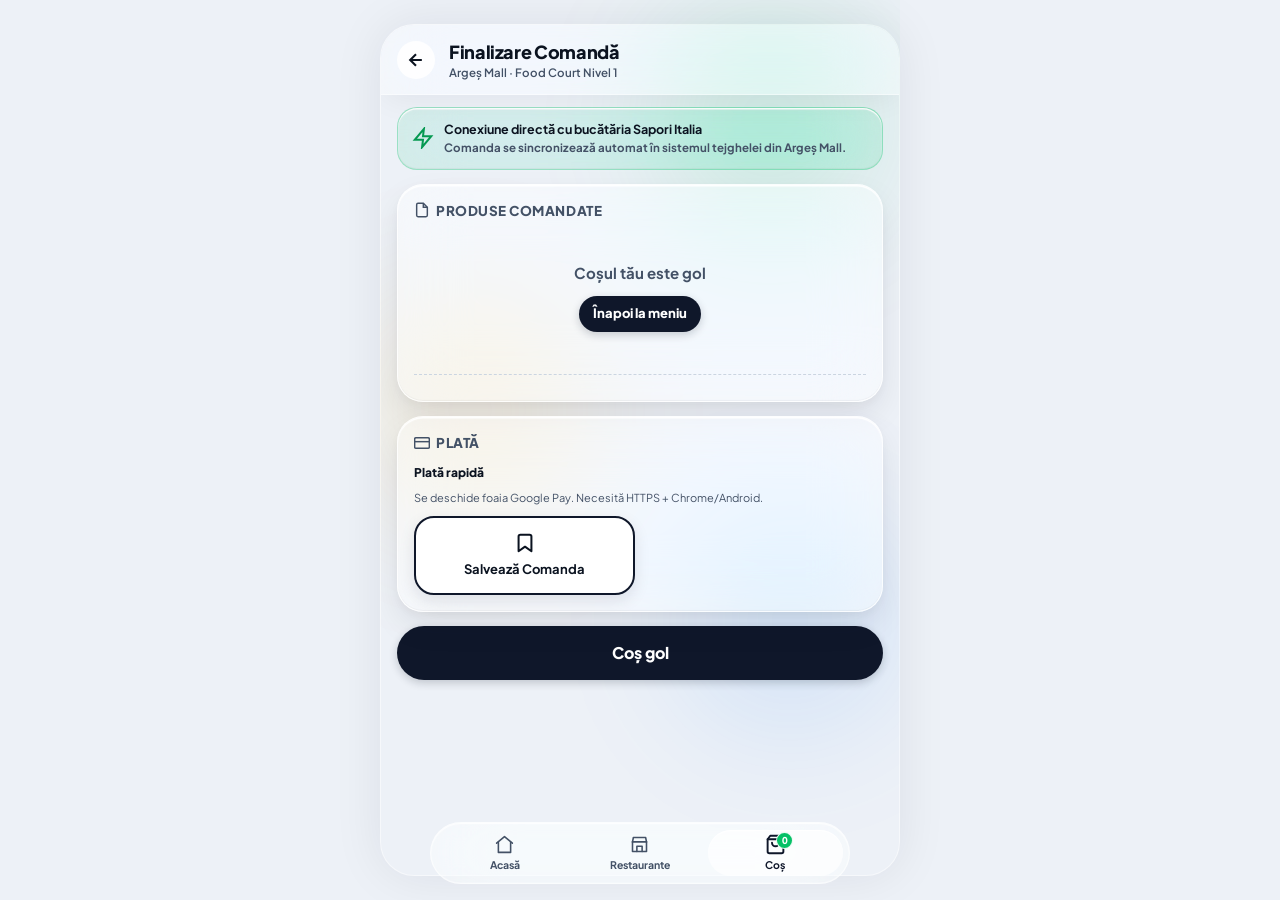
==== checkout.html @ bc944d21 "asd" ====
<!doctype html>
<html lang="ro">
<head>
<meta charset="utf-8" />
<meta name="viewport" content="width=device-width, initial-scale=1, viewport-fit=cover" />
<meta name="theme-color" content="#F4F6F9" />
<link rel="icon" href="assets/logo.svg" type="image/svg+xml" />
<title>Finalizare Comandă — Muncho Food Court</title>
<link rel="preconnect" href="https://fonts.googleapis.com" />
<link rel="preconnect" href="https://fonts.gstatic.com" crossorigin />
<link href="https://fonts.googleapis.com/css2?family=Plus+Jakarta+Sans:wght@400;500;600;700;800&display=swap" rel="stylesheet" />
<link rel="stylesheet" href="css/main.css?v=16" />
</head>
<body data-page="checkout">
<div class="wrap">
  <!-- Ambient Dynamic Aurora Glowing Orbs for Liquid Glass Refraction -->
  <div class="ambient-aurora" aria-hidden="true">
    <div class="aurora-blob aurora-1"></div>
    <div class="aurora-blob aurora-2"></div>
    <div class="aurora-blob aurora-3"></div>
  </div>

  <!-- Liquid Glass Header -->
  <header class="glass-header" style="display:flex;align-items:center;gap:14px;">
    <a href="index.html" class="ios-add-btn" style="width:38px;height:38px;padding:0;justify-content:center;background:rgba(255,255,255,0.85);color:var(--text-main);box-shadow:var(--shadow-glass);" aria-label="Înapoi">
      <svg viewBox="0 0 24 24" width="20" height="20" fill="none" stroke="currentColor" stroke-width="2.5"><path d="M19 12H5M12 19l-7-7 7-7"/></svg>
    </a>
    <div>
      <h2 style="font-size:18px;font-weight:800;letter-spacing:-0.02em;">Finalizare Comandă</h2>
      <p style="font-size:11.5px;color:var(--text-sub);font-weight:600;">Argeș Mall · Food Court Nivel 1</p>
    </div>
  </header>

  <main style="padding-bottom: 120px;">
    <!-- Active Order Form -->
    <div id="checkoutForm">
      <!-- Direct Kitchen Bridge Notification -->
      <div class="sapori-direct-banner" id="directKitchenBanner">
        <svg viewBox="0 0 24 24" width="22" height="22" fill="none" stroke="currentColor" stroke-width="2.2">
          <polygon points="13 2 3 14 12 14 11 22 21 10 12 10 13 2"/>
        </svg>
        <div>
          <strong>Conexiune directă cu bucătăria Sapori Italia</strong>
          <p style="font-size:11.5px;color:var(--text-sub);margin-top:2px;">Comanda se sincronizează automat în sistemul tejghelei din Argeș Mall.</p>
        </div>
      </div>

      <!-- Order Summary Card -->
      <section class="checkout-glass-card" aria-label="Produse în coș">
        <div class="checkout-card-head">
          <svg viewBox="0 0 24 24" width="16" height="16" fill="none" stroke="currentColor" stroke-width="2.2"><path d="M14 2H6a2 2 0 0 0-2 2v16a2 2 0 0 0 2 2h12a2 2 0 0 0 2-2V8z"/><polyline points="14 2 14 8 20 8"/></svg>
          Produse Comandate
        </div>
        <div id="checkoutItemsList"></div>
        <div id="checkoutTotalsBox" style="margin-top:12px;padding-top:10px;border-top:1px dashed #CBD5E1;"></div>
      </section>

      <!-- Payment Method Selection -->
      <section class="checkout-glass-card" aria-label="Modalitate de plată">
        <div class="checkout-card-head">
          <svg viewBox="0 0 24 24" width="16" height="16" fill="none" stroke="currentColor" stroke-width="2.2"><rect x="1" y="4" width="22" height="16" rx="2" ry="2"/><line x1="1" y1="10" x2="23" y2="10"/></svg>
          Plată
        </div>

        <!-- Real wallet payments (pure frontend, no backend).
             Both buttons are ALWAYS visible; each opens the genuine sheet
             when the device allows it, otherwise it explains why. -->
        <div style="font-size:12px;font-weight:800;margin-bottom:8px;">Plată rapidă</div>
        <div id="googlePayBox" style="margin-bottom:10px;">
          <div id="googlePayMount"></div>
          <button type="button" id="googlePayFallbackBtn" style="display:none;align-items:center;justify-content:center;gap:8px;width:100%;height:48px;border-radius:12px;background:#FFFFFF;color:#3C4043;font-size:17px;font-weight:600;border:1px solid #DADCE0;" aria-label="Plătește cu Google Pay">
            <svg viewBox="0 0 48 48" width="22" height="22"><path fill="#EA4335" d="M24 9.5c3.54 0 6.71 1.22 9.21 3.6l6.85-6.85C35.9 2.38 30.47 0 24 0 14.62 0 6.51 5.38 2.56 13.22l7.98 6.19C12.43 13.72 17.74 9.5 24 9.5z"/><path fill="#4285F4" d="M46.98 24.55c0-1.57-.15-3.09-.38-4.55H24v9.02h12.94c-.58 2.96-2.26 5.48-4.78 7.18l7.73 6c4.51-4.18 7.09-10.36 7.09-17.65z"/><path fill="#FBBC05" d="M10.53 28.59c-.48-1.45-.76-2.99-.76-4.59s.27-3.14.76-4.59l-7.98-6.19C.92 16.46 0 20.12 0 24c0 3.88.92 7.54 2.56 10.78l7.97-6.19z"/><path fill="#34A853" d="M24 48c6.48 0 11.93-2.13 15.89-5.81l-7.73-6c-2.15 1.45-4.92 2.3-8.16 2.3-6.26 0-11.57-4.22-13.47-9.91l-7.98 6.19C6.51 42.62 14.62 48 24 48z"/></svg>
            <span>Pay</span>
          </button>
          <p style="font-size:11px;color:var(--text-sub);margin-top:6px;">Se deschide foaia Google Pay. Necesită HTTPS + Chrome/Android.</p>
        </div>
        <button type="button" id="applePayBtn" style="display:flex;align-items:center;justify-content:center;gap:6px;width:100%;height:48px;border-radius:12px;background:#000;color:#fff;font-size:17px;font-weight:600;border:none;margin-bottom:12px;" aria-label="Plătește cu Apple Pay">
          <svg viewBox="0 0 170 170" width="20" height="20" fill="currentColor"><path d="M150.37 130.25c-2.45 5.66-5.35 10.87-8.71 15.66-4.58 6.53-8.33 11.05-11.22 13.56-4.48 4.12-9.28 6.23-14.42 6.35-3.69 0-8.14-1.05-13.32-3.18-5.19-2.12-9.97-3.17-14.34-3.17-4.58 0-9.49 1.05-14.75 3.17-5.26 2.13-9.5 3.24-12.74 3.35-4.35.13-9.16-1.9-14.42-6.08-3.7-3.04-7.66-7.85-11.87-14.42-6.19-9.58-11.05-20.73-14.59-33.45-3.53-12.72-5.3-24.62-5.3-35.7 0-14.9 3.53-27.18 10.59-36.85 7.06-9.67 15.86-14.63 26.41-14.88 5.12 0 10.4 1.34 15.84 4.02 5.44 2.68 9.27 4.08 11.48 4.2 1.8 0 5.8-1.5 12-4.5 6.21-3.01 11.66-4.43 16.36-4.26 12.4.67 22.38 5.14 29.93 13.41-10.88 6.59-16.2 15.65-15.96 27.18.24 9.15 3.73 16.87 10.47 23.16 6.74 6.29 14.75 9.77 24.03 10.45-2.22 6.86-4.8 13.8-7.74 20.82zM119.22 31.84c0-7.18 2.6-13.85 7.8-20.01 5.2-6.16 11.66-9.96 19.38-11.41.24 1.08.36 2.05.36 2.9 0 7.06-2.73 13.79-8.19 20.19-5.46 6.4-12.02 10.15-19.68 11.25-.12-.96-.2-1.93-.2-2.92z"/></svg>
          <span>Pay</span>
        </button>

        <div id="payErrorBox" hidden role="alert" style="font-size:12.5px;font-weight:600;color:#B42318;background:#FEF3F2;border:1px solid #FECDCA;border-radius:12px;padding:10px 12px;margin-bottom:10px;"></div>

        <div class="pay-grid-ios" id="paymentOptionsGrid" role="radiogroup">
          <button type="button" class="pay-option-btn active" data-method="SAVE" role="radio" aria-checked="true">
            <svg viewBox="0 0 24 24" width="22" height="22" fill="none" stroke="currentColor" stroke-width="2.2" stroke-linecap="round" stroke-linejoin="round"><path d="M19 21l-7-5-7 5V5a2 2 0 0 1 2-2h10a2 2 0 0 1 2 2z"/></svg>
            <span>Salvează Comanda</span>
          </button>
        </div>
      </section>

      <!-- Submit Order Action Button -->
      <button type="button" class="ios-add-btn" id="btnSubmitOrder" style="width:calc(100% - 32px);margin:0 16px 20px;height:54px;font-size:16px;justify-content:center;">
        Plată la tejghea
      </button>
    </div>

    <!-- Live Order Tracking Confirmation (Post-Order) -->
    <div id="orderSuccessScreen" hidden>
      <div class="checkout-glass-card" style="text-align:center;padding:26px 18px;">
        <div style="width:68px;height:68px;border-radius:50%;background:rgba(6,193,103,0.15);color:var(--uber-green);display:grid;place-items:center;margin:0 auto 16px;">
          <svg viewBox="0 0 24 24" width="36" height="36" fill="none" stroke="currentColor" stroke-width="3" stroke-linecap="round" stroke-linejoin="round">
            <path d="M20 6L9 17l-5-5"/>
          </svg>
        </div>
        <span style="font-size:12px;font-weight:800;color:var(--uber-green-dark);letter-spacing:0.06em;text-transform:uppercase;">Comandă salvată!</span>
        <div id="finalOrderCode" style="font-size:38px;font-weight:800;letter-spacing:-0.02em;margin:4px 0;">#M-100</div>
        <p style="font-size:13.5px;color:var(--text-sub);margin-bottom:18px;">Scanează codul la casă — se deschide sumarul comenzii pentru plată.</p>

        <!-- Pickup QR: cashier scans it to open the order summary -->
        <div id="orderQrBox" style="display:inline-block;background:#fff;border:1px solid var(--glass-border);border-radius:16px;padding:12px;margin-bottom:6px;"></div>
        <div style="font-size:11px;color:var(--text-muted);font-weight:600;margin-bottom:18px;">Arată codul la casa din <strong>Argeș Mall Food Court</strong></div>

        <!-- Saved order summary -->
        <div id="successOrderSummary" style="text-align:left;margin-bottom:20px;"></div>

        <!-- Restaurant dispatch status (ntfy push + webhook) -->
        <div id="dispatchStatusBox" style="background:rgba(244,246,249,0.8);border:1px solid var(--glass-border);border-radius:var(--r-md);padding:12px 14px;text-align:left;margin-bottom:20px;font-size:12.5px;">
          <div id="dispatchStatusText" style="color:var(--text-sub);">Se trimite tichetul la bucătărie…</div>
        </div>

        <!-- Direct Sapori System Connection Box -->
        <div style="background:rgba(6,193,103,0.08);border:1px solid rgba(6,193,103,0.25);border-radius:var(--r-md);padding:14px;text-align:left;margin-bottom:20px;">
          <div style="display:flex;align-items:center;gap:6px;font-size:12px;font-weight:800;color:var(--uber-green-dark);margin-bottom:6px;">
            <svg viewBox="0 0 24 24" width="16" height="16" fill="none" stroke="currentColor" stroke-width="2.2"><polygon points="13 2 3 14 12 14 11 22 21 10 12 10 13 2"/></svg>
            Sincronizat cu sistemul Pizzeria Sapori
          </div>
          <div style="font-size:12px;color:var(--text-sub);">
            ID Cart Sistem: <code id="saporiCartIdRef" style="font-weight:700;color:var(--text-main);">-</code>
          </div>
          <div style="display:flex;gap:8px;margin-top:10px;">
            <button type="button" class="ios-add-btn" id="btnSendWhatsAppTicket" style="flex:1;background:#25D366;color:#FFFFFF;height:38px;font-size:12px;justify-content:center;">
              Trimite tichet WhatsApp
            </button>
            <button type="button" class="ios-add-btn" id="btnCallSaporiCounter" style="flex:1;background:var(--brand-black);height:38px;font-size:12px;justify-content:center;">
              Sună tejgheaua
            </button>
          </div>
        </div>

        <!-- 3-Step Live Timeline -->
        <div style="display:flex;justify-content:space-between;margin:20px 8px;font-size:11px;font-weight:700;color:var(--text-sub);">
          <div style="text-align:center;"><div style="width:28px;height:28px;border-radius:50%;background:var(--uber-green);color:#fff;display:grid;place-items:center;margin:0 auto 4px;">✓</div>Comandă primită</div>
          <div style="text-align:center;"><div style="width:28px;height:28px;border-radius:50%;background:var(--glovo-yellow);color:#000;display:grid;place-items:center;margin:0 auto 4px;">2</div>În bucătărie</div>
          <div style="text-align:center;"><div style="width:28px;height:28px;border-radius:50%;background:#E2E8F0;display:grid;place-items:center;margin:0 auto 4px;">3</div>Gata de ridicare</div>
        </div>

        <button type="button" class="ios-add-btn" id="btnBackHome" style="width:100%;height:48px;margin-top:16px;justify-content:center;">
          Înapoi la meniu
        </button>
      </div>
    </div>
  </main>

  <!-- Detached Floating Pill Navigation Bar -->
  <nav class="floating-pill-navbar" id="floatingPillNav" aria-label="Navigare principală">
    <a class="nav-island-tab" href="index.html">
      <svg viewBox="0 0 24 24" fill="none" stroke="currentColor" stroke-linecap="round" stroke-linejoin="round"><path d="M3 10.5 12 3l9 7.5"/><path d="M5 9.5V21h14V9.5"/></svg>
      <span>Acasă</span>
    </a>
    <a class="nav-island-tab" href="index.html">
      <svg viewBox="0 0 24 24" fill="none" stroke="currentColor" stroke-linecap="round" stroke-linejoin="round"><path d="M4 9l1-5h14l1 5"/><path d="M4 9v11h16V9"/><path d="M4 9h16"/><path d="M9 20v-6h6v6"/></svg>
      <span>Restaurante</span>
    </a>
    <a class="nav-island-tab active" href="checkout.html" aria-current="page">
      <svg viewBox="0 0 24 24" fill="none" stroke="currentColor" stroke-linecap="round" stroke-linejoin="round"><path d="M6 2 3 6v14a2 2 0 0 0 2 2h14a2 2 0 0 0 2-2V6l-3-4z"/><line x1="3" y1="6" x2="21" y2="6"/><path d="M16 10a4 4 0 0 1-8 0"/></svg>
      <span>Coș</span>
      <span class="nav-bubble-badge num" id="cartCountBadge" hidden>0</span>
    </a>
  </nav>

  <!-- iOS App Toast -->
  <div class="ios-toast" id="iosToast" role="status" aria-live="polite"></div>
</div>

<script src="js/menu.generated.js?v=3"></script>
<script src="js/config.js?v=1"></script>
<script src="js/data.js?v=4"></script>
<script src="js/sapori-bridge.js?v=1"></script>
<script src="js/qrcode.min.js?v=1"></script>
<script src="js/payment.js?v=4"></script>
<script src="js/dispatch.js?v=1"></script>
<script src="js/app.js?v=18"></script>
</body>
</html>
---- css/main.css ----
/* ==========================================================================
   Muncho — Authentic iOS Dynamic Liquid Glassmorphism & Fluid Mobile UI
   Argeș Mall Food Court (Pitești, Nivel 1)
   ========================================================================== */

@import url('https://fonts.googleapis.com/css2?family=Plus+Jakarta+Sans:wght@400;500;600;700;800&display=swap');

*, *::before, *::after {
  box-sizing: border-box;
  margin: 0;
  padding: 0;
  -webkit-tap-highlight-color: transparent;
}

:root {
  /* Dynamic True Liquid Glass Tokens (Layered Refraction, Specular, Saturation) */
  --liquid-glass-bg: rgba(255, 255, 255, 0.48);
  --liquid-glass-bg-hover: rgba(255, 255, 255, 0.65);
  --liquid-glass-pill: rgba(255, 255, 255, 0.58);
  --liquid-glass-border: rgba(255, 255, 255, 0.75);
  --liquid-glass-border-subtle: rgba(255, 255, 255, 0.45);
  --liquid-glass-specular: inset 0 1.5px 1px 0 rgba(255, 255, 255, 0.95), inset 0 -1px 1px 0 rgba(0, 0, 0, 0.04);
  --liquid-glass-blur: blur(32px) saturate(210%);
  --liquid-glass-shadow: 0 14px 34px -4px rgba(15, 23, 42, 0.1), 0 4px 12px rgba(15, 23, 42, 0.04);

  /* Colors */
  --app-bg: #EDF1F7;
  --text-main: #0B1320;
  --text-sub: #435166;
  --text-muted: #8E9BAE;

  /* Vibrant Accents */
  --uber-green: #06C167;
  --uber-green-dark: #059952;
  --uber-green-glow: rgba(6, 193, 103, 0.35);
  --glovo-yellow: #FFC244;
  --brand-black: #0F172A;
  --danger: #FF3B30;

  /* Radii */
  --r-xs: 8px;
  --r-sm: 14px;
  --r-md: 20px;
  --r-lg: 26px;
  --r-xl: 34px;
  --r-pill: 9999px;

  /* Apple iOS Native Fluid Spring & Cubic Bézier Physics */
  --ease-spring: cubic-bezier(0.25, 1, 0.5, 1);
  --ease-spring-snappy: cubic-bezier(0.32, 0.72, 0, 1);
  --ease-smooth: cubic-bezier(0.16, 1, 0.3, 1);
  --ease-ios-bounce: cubic-bezier(0.175, 0.885, 0.32, 1.15);
}

html {
  font-size: 16px;
  -webkit-text-size-adjust: 100%;
  scroll-behavior: smooth;
  background-color: #EDF1F7;
}

body {
  font-family: 'Plus Jakarta Sans', -apple-system, BlinkMacSystemFont, 'SF Pro Display', Roboto, sans-serif;
  color: var(--text-main);
  background-color: var(--app-bg);
  line-height: 1.45;
  -webkit-font-smoothing: antialiased;
  min-height: 100vh;
  overflow-x: hidden;
}

/* Ambient Animated Liquid Aurora Mesh Behind Glass */
.wrap {
  width: 100%;
  max-width: 520px;
  margin: 0 auto;
  min-height: 100vh;
  position: relative;
  overflow-x: hidden;
  background: #EDF1F7;
  box-shadow: 0 0 50px rgba(15, 23, 42, 0.08);
}

@media (min-width: 560px) {
  body {
    padding: 24px 0;
  }
  .wrap {
    border-radius: var(--r-xl);
    min-height: calc(100vh - 48px);
    border: 1px solid rgba(255, 255, 255, 0.5);
  }
}

/* Ambient Floating Glowing Orbs for dynamic liquid refraction */
.ambient-aurora {
  position: fixed;
  top: 0;
  left: 50%;
  transform: translateX(-50%);
  width: min(520px, 100vw);
  height: 100vh;
  pointer-events: none;
  z-index: 0;
  overflow: hidden;
  contain: strict;
}
.aurora-blob {
  position: absolute;
  border-radius: 50%;
  filter: blur(60px);
  opacity: 0.5;
  will-change: transform;
  transform: translate3d(0, 0, 0);
  animation: floatOrb 18s infinite alternate ease-in-out;
}
.aurora-1 {
  width: 320px;
  height: 320px;
  background: radial-gradient(circle, rgba(6, 193, 103, 0.45) 0%, rgba(6, 193, 103, 0) 70%);
  top: -40px;
  right: -30px;
}
.aurora-2 {
  width: 340px;
  height: 340px;
  background: radial-gradient(circle, rgba(255, 194, 68, 0.42) 0%, rgba(255, 194, 68, 0) 70%);
  top: 240px;
  left: -80px;
  animation-duration: 22s;
  animation-direction: alternate-reverse;
}
.aurora-3 {
  width: 320px;
  height: 320px;
  background: radial-gradient(circle, rgba(0, 122, 255, 0.35) 0%, rgba(0, 122, 255, 0) 70%);
  bottom: 120px;
  right: -50px;
  animation-duration: 26s;
}

@keyframes floatOrb {
  0% { transform: translate3d(0, 0, 0) scale(1); }
  50% { transform: translate3d(20px, 28px, 0) scale(1.08); }
  100% { transform: translate3d(-18px, 16px, 0) scale(0.96); }
}

/* Ensure app content floats on top of aurora */
header, main, nav, section, footer {
  position: relative;
  z-index: 1;
}

button {
  font: inherit;
  color: inherit;
  background: none;
  border: none;
  cursor: pointer;
  user-select: none;
  touch-action: manipulation;
  transition: transform 180ms var(--ease-spring), opacity 180ms ease;
}

button:active:not(:disabled) {
  transform: scale(0.97);
}

input, textarea {
  font: inherit;
  color: inherit;
  border: none;
  outline: none;
  background: none;
  width: 100%;
}

img {
  display: block;
  max-width: 100%;
}

a {
  color: inherit;
  text-decoration: none;
}

.num, .price, .t-total, .qv, .nbadge, .totals {
  font-variant-numeric: tabular-nums;
}

.sr-only {
  position: absolute;
  width: 1px;
  height: 1px;
  margin: -1px;
  padding: 0;
  overflow: hidden;
  clip: rect(0, 0, 0, 0);
  border: 0;
}

/* ==========================================================================
   Clean Liquid Glass Header (No Status Bar — Pure App Focus)
   ========================================================================== */
.glass-header {
  position: sticky;
  top: 0;
  z-index: 45;
  background: rgba(255, 255, 255, 0.42);
  -webkit-backdrop-filter: var(--liquid-glass-blur);
  backdrop-filter: var(--liquid-glass-blur);
  border-bottom: 1px solid var(--liquid-glass-border-subtle);
  box-shadow: 0 8px 30px -4px rgba(15, 23, 42, 0.06);
  padding: calc(14px + env(safe-area-inset-top, 0px)) 16px 12px;
  transition: background 200ms ease;
}

/* Liquid Glass Search Input */
.liquid-search-wrap {
  display: flex;
  align-items: center;
  gap: 12px;
  background: rgba(255, 255, 255, 0.68);
  -webkit-backdrop-filter: blur(20px);
  backdrop-filter: blur(20px);
  border: 1px solid var(--liquid-glass-border);
  border-radius: var(--r-pill);
  padding: 0 16px;
  height: 50px;
  box-shadow: var(--liquid-glass-specular), 0 4px 16px rgba(15, 23, 42, 0.04);
  transition: background 200ms ease, border-color 200ms ease, box-shadow 240ms var(--ease-smooth);
}
.liquid-search-wrap:focus-within {
  background: rgba(255, 255, 255, 0.96);
  border-color: var(--uber-green);
  box-shadow: var(--liquid-glass-specular), 0 0 0 3px var(--uber-green-glow);
}
.liquid-search-wrap svg {
  color: var(--text-muted);
  flex-shrink: 0;
}
.liquid-search-wrap input {
  font-size: 15px;
  font-weight: 600;
  color: var(--text-main);
}
.liquid-search-wrap input::placeholder {
  color: #8E9BAE;
  font-weight: 500;
}
.search-clear-btn {
  font-size: 18px;
  color: var(--text-muted);
  width: 24px;
  height: 24px;
  border-radius: 50%;
  display: none;
  place-items: center;
  flex-shrink: 0;
}
.search-clear-btn.show {
  display: grid;
}

/* Category Pills Rail (Liquid Glass) */
.glass-category-rail {
  display: flex;
  gap: 8px;
  overflow-x: auto;
  padding: 12px 0 2px;
  scrollbar-width: none;
}
.glass-category-rail::-webkit-scrollbar {
  display: none;
}
.glass-cat-pill {
  flex: 0 0 auto;
  display: inline-flex;
  align-items: center;
  gap: 6px;
  padding: 8px 16px;
  background: rgba(255, 255, 255, 0.58);
  -webkit-backdrop-filter: blur(16px);
  backdrop-filter: blur(16px);
  border: 1px solid var(--liquid-glass-border);
  border-radius: var(--r-pill);
  font-size: 13.5px;
  font-weight: 700;
  color: var(--text-sub);
  box-shadow: var(--liquid-glass-specular), 0 2px 8px rgba(15, 23, 42, 0.04);
  transition: color 180ms ease, background 200ms ease, border-color 200ms ease, box-shadow 240ms var(--ease-smooth);
}
.glass-cat-pill:active {
  transform: scale(0.97);
}
.glass-cat-pill.active {
  background: var(--brand-black);
  color: #FFFFFF;
  border-color: var(--brand-black);
  box-shadow: 0 4px 14px rgba(15, 23, 42, 0.18);
}

/* ==========================================================================
   Section 1: Food Court Restaurant Showcase Cards (Argeș Mall)
   ========================================================================== */
.feed-sec-header {
  display: flex;
  align-items: baseline;
  justify-content: space-between;
  padding: 22px 18px 12px;
}
.feed-sec-header h2 {
  font-size: 20px;
  font-weight: 800;
  letter-spacing: -0.02em;
  color: var(--text-main);
}
.feed-sec-header span.sec-sub {
  font-size: 12px;
  font-weight: 700;
  color: var(--text-muted);
}

/* Horizontal Restaurant Carousel */
.venues-horizontal-rail {
  display: flex;
  gap: 14px;
  overflow-x: auto;
  padding: 0 16px 14px;
  scroll-snap-type: x mandatory;
  scrollbar-width: none;
}
.venues-horizontal-rail::-webkit-scrollbar {
  display: none;
}

.venue-card-hub {
  flex: 0 0 260px;
  scroll-snap-align: start;
  background: var(--liquid-glass-bg);
  -webkit-backdrop-filter: var(--liquid-glass-blur);
  backdrop-filter: var(--liquid-glass-blur);
  border-radius: var(--r-lg);
  overflow: hidden;
  box-shadow: var(--liquid-glass-shadow), var(--liquid-glass-specular);
  border: 1px solid var(--liquid-glass-border);
  display: flex;
  flex-direction: column;
  position: relative;
  transition: transform 300ms var(--ease-spring), box-shadow 300ms var(--ease-smooth);
  will-change: transform;
}
.venue-card-hub:active {
  transform: scale(0.98);
}
.venue-card-cover {
  height: 130px;
  position: relative;
  overflow: hidden;
  background: #CBD5E1;
}
.venue-card-cover img {
  width: 100%;
  height: 100%;
  object-fit: cover;
  transition: transform 500ms var(--ease-smooth);
}
.venue-card-hub:hover .venue-card-cover img {
  transform: scale(1.03);
}
.venue-tag-glass {
  position: absolute;
  top: 10px;
  left: 10px;
  background: rgba(15, 23, 42, 0.65);
  -webkit-backdrop-filter: blur(16px);
  backdrop-filter: blur(16px);
  color: #FFFFFF;
  font-size: 11px;
  font-weight: 800;
  padding: 4px 10px;
  border-radius: var(--r-pill);
  border: 1px solid rgba(255, 255, 255, 0.3);
  box-shadow: 0 2px 8px rgba(0, 0, 0, 0.2);
}
.venue-eta-glass {
  position: absolute;
  bottom: 10px;
  right: 10px;
  background: rgba(255, 255, 255, 0.88);
  -webkit-backdrop-filter: blur(16px);
  backdrop-filter: blur(16px);
  color: var(--text-main);
  font-size: 11.5px;
  font-weight: 800;
  padding: 4px 10px;
  border-radius: var(--r-pill);
  box-shadow: 0 4px 12px rgba(0, 0, 0, 0.12);
  border: 1px solid rgba(255, 255, 255, 0.9);
}
.venue-card-body {
  padding: 14px;
  display: flex;
  flex-direction: column;
  flex: 1;
}
.venue-card-title {
  font-size: 16px;
  font-weight: 800;
  color: var(--text-main);
  letter-spacing: -0.01em;
}
.venue-card-cat {
  font-size: 12px;
  color: var(--text-sub);
  margin-top: 2px;
}
.venue-card-footer {
  margin-top: 12px;
  display: flex;
  align-items: center;
  justify-content: space-between;
  font-size: 12.5px;
}
.venue-card-footer .rating {
  font-weight: 800;
  color: #D97706;
  display: inline-flex;
  align-items: center;
  gap: 4px;
}
.btn-enter-venue {
  font-size: 12px;
  font-weight: 800;
  color: #FFFFFF;
  background: var(--brand-black);
  padding: 6px 14px;
  border-radius: var(--r-pill);
  box-shadow: 0 4px 12px rgba(15, 23, 42, 0.25);
  display: inline-flex;
  align-items: center;
  gap: 4px;
}

/* ==========================================================================
   Section 2: Recommended Food Court Dishes (True Liquid Glass Cards)
   ========================================================================== */
.dishes-stream {
  display: flex;
  flex-direction: column;
  gap: 12px;
  padding: 0 16px;
}
.food-card-ios {
  background: var(--liquid-glass-bg);
  -webkit-backdrop-filter: var(--liquid-glass-blur);
  backdrop-filter: var(--liquid-glass-blur);
  border-radius: var(--r-lg);
  padding: 14px;
  display: flex;
  gap: 14px;
  align-items: center;
  box-shadow: var(--liquid-glass-shadow), var(--liquid-glass-specular);
  border: 1px solid var(--liquid-glass-border);
  position: relative;
  will-change: transform;
  transition: transform 240ms var(--ease-spring), box-shadow 240ms var(--ease-smooth);
}
.food-card-ios:active {
  transform: scale(0.985);
}
.food-card-content {
  flex: 1;
  min-width: 0;
  display: flex;
  flex-direction: column;
}
.venue-origin-badge {
  display: inline-flex;
  align-items: center;
  gap: 5px;
  font-size: 10.5px;
  font-weight: 800;
  color: var(--uber-green-dark);
  background: rgba(6, 193, 103, 0.12);
  padding: 2.5px 8px;
  border-radius: var(--r-pill);
  margin-bottom: 5px;
  align-self: flex-start;
  border: 1px solid rgba(6, 193, 103, 0.2);
}
.food-card-title {
  font-size: 15.5px;
  font-weight: 800;
  line-height: 1.25;
  color: var(--text-main);
  margin-bottom: 4px;
}
.food-card-desc {
  font-size: 12px;
  color: var(--text-sub);
  line-height: 1.35;
  margin-bottom: 10px;
  display: -webkit-box;
  -webkit-line-clamp: 2;
  -webkit-box-orient: vertical;
  overflow: hidden;
}
.food-card-price-row {
  display: flex;
  align-items: center;
  justify-content: space-between;
}
.food-price {
  font-size: 16px;
  font-weight: 800;
  color: var(--text-main);
}
.food-card-media {
  width: 96px;
  height: 96px;
  border-radius: var(--r-md);
  overflow: hidden;
  position: relative;
  flex: 0 0 96px;
  background: #E2E8F0;
  box-shadow: 0 4px 14px rgba(15, 23, 42, 0.08);
}
.food-card-media img {
  width: 100%;
  height: 100%;
  object-fit: cover;
}

/* ==========================================================================
   True Liquid Glass Detached Floating Pill Navigation Bar
   — Fully reactive: content behind the bar refracts through the glass.
   — Zero dark outlines or shadows.
   ========================================================================== */
.floating-pill-navbar {
  position: fixed;
  left: 50%;
  transform: translateX(-50%);
  bottom: max(16px, env(safe-area-inset-bottom, 0px));
  z-index: 55;
  width: min(420px, calc(100% - 32px));
  height: 62px;
  /* Low-opacity fill so backdrop-filter shows through */
  background: rgba(255, 255, 255, 0.35);
  -webkit-backdrop-filter: blur(40px) saturate(180%) brightness(1.05);
  backdrop-filter: blur(40px) saturate(180%) brightness(1.05);
  border-radius: var(--r-pill);
  /* Subtle white glass edge — no dark border at all */
  border: 0.5px solid rgba(255, 255, 255, 0.6);
  /* Only white specular highlights — zero black/dark shadow layers */
  box-shadow:
    inset 0 1px 1px rgba(255, 255, 255, 0.85),
    inset 0 -0.5px 0.5px rgba(255, 255, 255, 0.3),
    0 4px 24px rgba(255, 255, 255, 0.08);
  display: flex;
  align-items: center;
  justify-content: space-around;
  padding: 0 6px;
  outline: none;
  -webkit-tap-highlight-color: transparent;
}

/* Support: If backdrop-filter fails, fallback to opaque white */
@supports not ((-webkit-backdrop-filter: blur(1px)) or (backdrop-filter: blur(1px))) {
  .floating-pill-navbar {
    background: rgba(255, 255, 255, 0.92);
  }
}

.nav-island-tab {
  flex: 1;
  height: 46px;
  display: flex;
  flex-direction: column;
  align-items: center;
  justify-content: center;
  gap: 2px;
  border-radius: var(--r-pill);
  font-size: 10.5px;
  font-weight: 700;
  color: var(--text-sub);
  position: relative;
  text-decoration: none;
  transition: color 200ms ease, background 280ms var(--ease-smooth), box-shadow 280ms ease;
  outline: none;
  -webkit-tap-highlight-color: transparent;
}
.nav-island-tab svg {
  width: 21px;
  height: 21px;
  stroke-width: 1.8;
  transition: stroke-width 200ms ease;
}
.nav-island-tab:active {
  transform: scale(0.95);
  transition: transform 80ms ease;
}
.nav-island-tab.active {
  color: var(--brand-black);
  background: rgba(255, 255, 255, 0.65);
  box-shadow: inset 0 1px 1px rgba(255, 255, 255, 0.9);
}
.nav-island-tab.active svg {
  stroke-width: 2.2;
}
.nav-bubble-badge {
  position: absolute;
  top: 2px;
  right: calc(50% - 18px);
  min-width: 17px;
  height: 17px;
  border-radius: var(--r-pill);
  background: var(--uber-green);
  color: #FFFFFF;
  font-size: 9.5px;
  font-weight: 800;
  display: grid;
  place-items: center;
  border: 1.5px solid rgba(255, 255, 255, 0.9);
  box-shadow: none;
}

/* ==========================================================================
   Floating Cart Dynamic Island (Hovering above Nav Bar)
   ========================================================================== */
.floating-cart-island {
  position: fixed;
  left: 50%;
  transform: translate3d(-50%, 140%, 0);
  bottom: calc(90px + env(safe-area-inset-bottom, 0px));
  z-index: 52;
  width: min(420px, calc(100% - 32px));
  height: 56px;
  background: rgba(15, 23, 42, 0.94);
  -webkit-backdrop-filter: blur(24px);
  backdrop-filter: blur(24px);
  color: #FFFFFF;
  border-radius: var(--r-pill);
  border: 1px solid rgba(255, 255, 255, 0.22);
  box-shadow: 0 12px 32px -4px rgba(15, 23, 42, 0.28), inset 0 1px 1px rgba(255, 255, 255, 0.35);
  display: flex;
  align-items: center;
  justify-content: space-between;
  padding: 0 10px 0 20px;
  will-change: transform;
  transition: transform 380ms var(--ease-spring);
}
.floating-cart-island.show {
  transform: translate3d(-50%, 0, 0);
}
.cart-island-meta {
  display: flex;
  align-items: center;
  gap: 10px;
}
.cart-island-badge {
  background: var(--uber-green);
  color: #FFFFFF;
  font-size: 11.5px;
  font-weight: 800;
  padding: 3px 9px;
  border-radius: var(--r-pill);
}
.cart-island-sum {
  font-size: 16px;
  font-weight: 800;
}
.cart-island-action {
  background: #FFFFFF;
  color: var(--brand-black);
  font-size: 13.5px;
  font-weight: 800;
  padding: 0 16px;
  height: 40px;
  border-radius: var(--r-pill);
  display: inline-flex;
  align-items: center;
  gap: 5px;
  box-shadow: 0 2px 8px rgba(0, 0, 0, 0.2);
}

/* ==========================================================================
   Controls: Steppers & Pill Buttons
   ========================================================================== */
.ios-add-btn {
  background: var(--brand-black);
  color: #FFFFFF;
  font-size: 13px;
  font-weight: 800;
  height: 36px;
  padding: 0 14px;
  border-radius: var(--r-pill);
  display: inline-flex;
  align-items: center;
  gap: 4px;
  box-shadow: 0 3px 8px rgba(15, 23, 42, 0.2);
}
.ios-stepper {
  display: inline-flex;
  align-items: center;
  background: var(--brand-black);
  color: #FFFFFF;
  height: 36px;
  padding: 0 3px;
  border-radius: var(--r-pill);
  box-shadow: 0 3px 10px rgba(15, 23, 42, 0.2);
}
.ios-stepper button {
  width: 30px;
  height: 30px;
  border-radius: 50%;
  background: rgba(255, 255, 255, 0.2);
  color: #FFFFFF;
  font-size: 16px;
  font-weight: 800;
  display: grid;
  place-items: center;
}
.ios-stepper .qv {
  min-width: 26px;
  text-align: center;
  font-size: 13.5px;
  font-weight: 800;
}
.fav-heart-btn {
  position: absolute;
  top: 8px;
  right: 8px;
  width: 32px;
  height: 32px;
  border-radius: 50%;
  background: rgba(255, 255, 255, 0.88);
  -webkit-backdrop-filter: blur(8px);
  backdrop-filter: blur(8px);
  display: grid;
  place-items: center;
  color: var(--text-muted);
  box-shadow: 0 2px 8px rgba(0, 0, 0, 0.1);
  z-index: 3;
}
.fav-heart-btn[aria-pressed="true"] {
  color: var(--danger);
}
.fav-heart-btn[aria-pressed="true"] svg {
  fill: currentColor;
}

/* ==========================================================================
   Direct Sapori Kitchen Bridge Status
   ========================================================================== */
.sapori-direct-banner {
  margin: 12px 16px;
  background: rgba(6, 193, 103, 0.1);
  -webkit-backdrop-filter: var(--liquid-glass-blur);
  backdrop-filter: var(--liquid-glass-blur);
  border: 1px solid rgba(6, 193, 103, 0.28);
  border-radius: var(--r-md);
  padding: 12px 14px;
  display: flex;
  align-items: center;
  gap: 10px;
  font-size: 12.5px;
  font-weight: 700;
  color: var(--text-main);
  box-shadow: var(--liquid-glass-specular);
}
.sapori-direct-banner svg {
  color: var(--uber-green-dark);
  flex: none;
}

/* ==========================================================================
   Bottom Sheets (Liquid Glass)
   ========================================================================== */
.modal-scrim-ios {
  position: fixed;
  inset: 0;
  background: rgba(15, 23, 42, 0.45);
  -webkit-backdrop-filter: blur(8px);
  backdrop-filter: blur(8px);
  z-index: 60;
  opacity: 0;
  visibility: hidden;
  transition: all 250ms ease;
}
.modal-scrim-ios.show {
  opacity: 1;
  visibility: visible;
}
.bottom-sheet-ios {
  position: fixed;
  left: 50%;
  transform: translate3d(-50%, 105%, 0);
  bottom: 0;
  width: min(520px, 100%);
  max-height: 88vh;
  background: rgba(255, 255, 255, 0.9);
  -webkit-backdrop-filter: var(--liquid-glass-blur);
  backdrop-filter: var(--liquid-glass-blur);
  border-radius: 32px 32px 0 0;
  z-index: 65;
  display: flex;
  flex-direction: column;
  box-shadow: 0 -10px 40px rgba(15, 23, 42, 0.12);
  border-top: 1px solid rgba(255, 255, 255, 0.85);
  will-change: transform;
  transition: transform 360ms var(--ease-spring);
  overflow: hidden;
}
.bottom-sheet-ios.open {
  transform: translate3d(-50%, 0, 0);
}
.sheet-drag-pill {
  width: 38px;
  height: 5px;
  border-radius: var(--r-pill);
  background: #CBD5E1;
  margin: 10px auto 4px;
}
.sheet-head-bar {
  display: flex;
  align-items: center;
  justify-content: space-between;
  padding: 8px 18px 12px;
  border-bottom: 1px solid rgba(0, 0, 0, 0.06);
}
.sheet-head-bar h3 {
  font-size: 18px;
  font-weight: 800;
}
.sheet-content-scroll {
  overflow-y: auto;
  padding: 16px;
}
.sheet-close-btn {
  width: 34px;
  height: 34px;
  border-radius: 50%;
  background: rgba(0, 0, 0, 0.06);
  display: grid;
  place-items: center;
  font-size: 20px;
}

/* ==========================================================================
   Checkout Page Styles (Liquid Glass Card)
   ========================================================================== */
.checkout-glass-card {
  margin: 14px 16px;
  background: var(--liquid-glass-bg);
  -webkit-backdrop-filter: var(--liquid-glass-blur);
  backdrop-filter: var(--liquid-glass-blur);
  border-radius: var(--r-lg);
  padding: 16px;
  box-shadow: var(--liquid-glass-shadow), var(--liquid-glass-specular);
  border: 1px solid var(--liquid-glass-border);
}
.checkout-card-head {
  font-size: 13.5px;
  font-weight: 800;
  text-transform: uppercase;
  letter-spacing: 0.04em;
  color: var(--text-sub);
  margin-bottom: 12px;
  display: flex;
  align-items: center;
  gap: 6px;
}

/* Payment Radio Cards */
.pay-grid-ios {
  display: grid;
  grid-template-columns: 1fr 1fr;
  gap: 10px;
}
.pay-option-btn {
  background: rgba(255, 255, 255, 0.6);
  -webkit-backdrop-filter: blur(12px);
  backdrop-filter: blur(12px);
  border: 2px solid transparent;
  border-radius: var(--r-md);
  padding: 14px;
  display: flex;
  flex-direction: column;
  align-items: center;
  justify-content: center;
  gap: 6px;
  font-size: 13px;
  font-weight: 700;
  box-shadow: var(--liquid-glass-specular);
  transition: all 180ms ease;
}
.pay-option-btn.active {
  background: #FFFFFF;
  border-color: var(--brand-black);
  box-shadow: 0 6px 16px rgba(15, 23, 42, 0.1);
}

/* Floating App Toast */
.ios-toast {
  position: fixed;
  left: 50%;
  transform: translate(-50%, -100px);
  top: calc(14px + env(safe-area-inset-top, 0px));
  z-index: 80;
  background: rgba(15, 23, 42, 0.94);
  -webkit-backdrop-filter: blur(20px);
  backdrop-filter: blur(20px);
  color: #FFFFFF;
  border-radius: var(--r-pill);
  padding: 10px 22px;
  font-size: 13.5px;
  font-weight: 700;
  box-shadow: 0 14px 36px rgba(0, 0, 0, 0.28);
  transition: transform 300ms var(--ease-spring);
  pointer-events: none;
  max-width: calc(100% - 32px);
  text-align: center;
}
.ios-toast.show {
  transform: translate(-50%, 0);
}
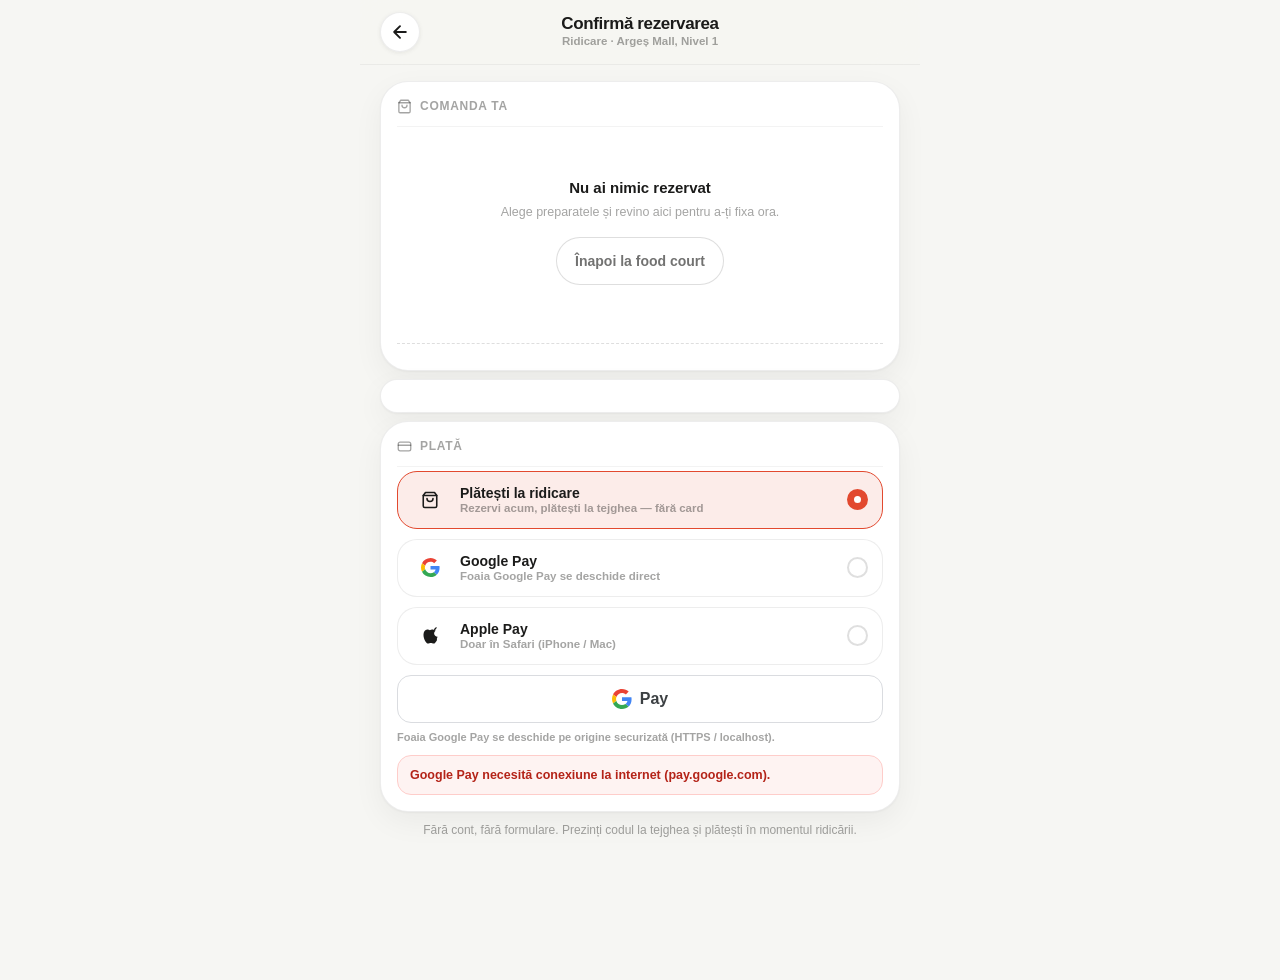
==== commit 93bedc2e: "feat(feed): editorial blocks, in-sheet cart, brand overlays + tap-safe docks - Feed composed in bloc" ====
--- a/checkout.html
+++ b/checkout.html
@@ -1,185 +1,157 @@
 <!doctype html>
 <html lang="ro">
 <head>
-<meta charset="utf-8" />
-<meta name="viewport" content="width=device-width, initial-scale=1, viewport-fit=cover" />
-<meta name="theme-color" content="#F4F6F9" />
-<link rel="icon" href="assets/logo.svg" type="image/svg+xml" />
-<title>Finalizare Comandă — Muncho Food Court</title>
-<link rel="preconnect" href="https://fonts.googleapis.com" />
-<link rel="preconnect" href="https://fonts.gstatic.com" crossorigin />
-<link href="https://fonts.googleapis.com/css2?family=Plus+Jakarta+Sans:wght@400;500;600;700;800&display=swap" rel="stylesheet" />
-<link rel="stylesheet" href="css/main.css?v=16" />
+  <meta charset="utf-8" />
+  <meta name="viewport" content="width=device-width, initial-scale=1, viewport-fit=cover" />
+  <meta name="theme-color" content="#F6F6F3" />
+  <link rel="icon" href="assets/logo.svg" type="image/svg+xml" />
+  <title>Confirmă rezervarea — Muncho Food Court</title>
+  <link rel="stylesheet" href="css/main.css?v=34" />
 </head>
 <body data-page="checkout">
+
 <div class="wrap">
-  <!-- Ambient Dynamic Aurora Glowing Orbs for Liquid Glass Refraction -->
-  <div class="ambient-aurora" aria-hidden="true">
-    <div class="aurora-blob aurora-1"></div>
-    <div class="aurora-blob aurora-2"></div>
-    <div class="aurora-blob aurora-3"></div>
-  </div>
-
-  <!-- Liquid Glass Header -->
-  <header class="glass-header" style="display:flex;align-items:center;gap:14px;">
-    <a href="index.html" class="ios-add-btn" style="width:38px;height:38px;padding:0;justify-content:center;background:rgba(255,255,255,0.85);color:var(--text-main);box-shadow:var(--shadow-glass);" aria-label="Înapoi">
-      <svg viewBox="0 0 24 24" width="20" height="20" fill="none" stroke="currentColor" stroke-width="2.5"><path d="M19 12H5M12 19l-7-7 7-7"/></svg>
-    </a>
-    <div>
-      <h2 style="font-size:18px;font-weight:800;letter-spacing:-0.02em;">Finalizare Comandă</h2>
-      <p style="font-size:11.5px;color:var(--text-sub);font-weight:600;">Argeș Mall · Food Court Nivel 1</p>
+  <header class="site-head">
+    <div class="brand-row" style="margin-bottom:0;">
+      <a href="index.html" class="round-btn" aria-label="Înapoi la meniu">
+        <svg viewBox="0 0 24 24" width="20" height="20" fill="none" stroke="currentColor" stroke-width="2.3" stroke-linecap="round" stroke-linejoin="round"><path d="M19 12H5M12 19l-7-7 7-7"/></svg>
+      </a>
+      <div style="text-align:center;flex:1;">
+        <h2 style="font-size:17px;">Confirmă rezervarea</h2>
+        <p style="font-size:11.5px;color:var(--ink-3);font-weight:700;">Ridicare · Argeș Mall, Nivel 1</p>
+      </div>
+      <a href="index.html" class="round-btn" style="opacity:0;pointer-events:none;" tabindex="-1" aria-hidden="true">
+        <svg viewBox="0 0 24 24" width="20" height="20"></svg>
+      </a>
     </div>
   </header>
 
-  <main style="padding-bottom: 120px;">
-    <!-- Active Order Form -->
-    <div id="checkoutForm">
-      <!-- Direct Kitchen Bridge Notification -->
-      <div class="sapori-direct-banner" id="directKitchenBanner">
-        <svg viewBox="0 0 24 24" width="22" height="22" fill="none" stroke="currentColor" stroke-width="2.2">
-          <polygon points="13 2 3 14 12 14 11 22 21 10 12 10 13 2"/>
-        </svg>
-        <div>
-          <strong>Conexiune directă cu bucătăria Sapori Italia</strong>
-          <p style="font-size:11.5px;color:var(--text-sub);margin-top:2px;">Comanda se sincronizează automat în sistemul tejghelei din Argeș Mall.</p>
-        </div>
-      </div>
+  <main style="padding-bottom:140px;">
+    <div id="booking-form">
 
-      <!-- Order Summary Card -->
-      <section class="checkout-glass-card" aria-label="Produse în coș">
-        <div class="checkout-card-head">
-          <svg viewBox="0 0 24 24" width="16" height="16" fill="none" stroke="currentColor" stroke-width="2.2"><path d="M14 2H6a2 2 0 0 0-2 2v16a2 2 0 0 0 2 2h12a2 2 0 0 0 2-2V8z"/><polyline points="14 2 14 8 20 8"/></svg>
-          Produse Comandate
-        </div>
-        <div id="checkoutItemsList"></div>
-        <div id="checkoutTotalsBox" style="margin-top:12px;padding-top:10px;border-top:1px dashed #CBD5E1;"></div>
-      </section>
-
-      <!-- Payment Method Selection -->
-      <section class="checkout-glass-card" aria-label="Modalitate de plată">
-        <div class="checkout-card-head">
-          <svg viewBox="0 0 24 24" width="16" height="16" fill="none" stroke="currentColor" stroke-width="2.2"><rect x="1" y="4" width="22" height="16" rx="2" ry="2"/><line x1="1" y1="10" x2="23" y2="10"/></svg>
-          Plată
-        </div>
-
-        <!-- Real wallet payments (pure frontend, no backend).
-             Both buttons are ALWAYS visible; each opens the genuine sheet
-             when the device allows it, otherwise it explains why. -->
-        <div style="font-size:12px;font-weight:800;margin-bottom:8px;">Plată rapidă</div>
-        <div id="googlePayBox" style="margin-bottom:10px;">
-          <div id="googlePayMount"></div>
-          <button type="button" id="googlePayFallbackBtn" style="display:none;align-items:center;justify-content:center;gap:8px;width:100%;height:48px;border-radius:12px;background:#FFFFFF;color:#3C4043;font-size:17px;font-weight:600;border:1px solid #DADCE0;" aria-label="Plătește cu Google Pay">
-            <svg viewBox="0 0 48 48" width="22" height="22"><path fill="#EA4335" d="M24 9.5c3.54 0 6.71 1.22 9.21 3.6l6.85-6.85C35.9 2.38 30.47 0 24 0 14.62 0 6.51 5.38 2.56 13.22l7.98 6.19C12.43 13.72 17.74 9.5 24 9.5z"/><path fill="#4285F4" d="M46.98 24.55c0-1.57-.15-3.09-.38-4.55H24v9.02h12.94c-.58 2.96-2.26 5.48-4.78 7.18l7.73 6c4.51-4.18 7.09-10.36 7.09-17.65z"/><path fill="#FBBC05" d="M10.53 28.59c-.48-1.45-.76-2.99-.76-4.59s.27-3.14.76-4.59l-7.98-6.19C.92 16.46 0 20.12 0 24c0 3.88.92 7.54 2.56 10.78l7.97-6.19z"/><path fill="#34A853" d="M24 48c6.48 0 11.93-2.13 15.89-5.81l-7.73-6c-2.15 1.45-4.92 2.3-8.16 2.3-6.26 0-11.57-4.22-13.47-9.91l-7.98 6.19C6.51 42.62 14.62 48 24 48z"/></svg>
-            <span>Pay</span>
-          </button>
-          <p style="font-size:11px;color:var(--text-sub);margin-top:6px;">Se deschide foaia Google Pay. Necesită HTTPS + Chrome/Android.</p>
-        </div>
-        <button type="button" id="applePayBtn" style="display:flex;align-items:center;justify-content:center;gap:6px;width:100%;height:48px;border-radius:12px;background:#000;color:#fff;font-size:17px;font-weight:600;border:none;margin-bottom:12px;" aria-label="Plătește cu Apple Pay">
-          <svg viewBox="0 0 170 170" width="20" height="20" fill="currentColor"><path d="M150.37 130.25c-2.45 5.66-5.35 10.87-8.71 15.66-4.58 6.53-8.33 11.05-11.22 13.56-4.48 4.12-9.28 6.23-14.42 6.35-3.69 0-8.14-1.05-13.32-3.18-5.19-2.12-9.97-3.17-14.34-3.17-4.58 0-9.49 1.05-14.75 3.17-5.26 2.13-9.5 3.24-12.74 3.35-4.35.13-9.16-1.9-14.42-6.08-3.7-3.04-7.66-7.85-11.87-14.42-6.19-9.58-11.05-20.73-14.59-33.45-3.53-12.72-5.3-24.62-5.3-35.7 0-14.9 3.53-27.18 10.59-36.85 7.06-9.67 15.86-14.63 26.41-14.88 5.12 0 10.4 1.34 15.84 4.02 5.44 2.68 9.27 4.08 11.48 4.2 1.8 0 5.8-1.5 12-4.5 6.21-3.01 11.66-4.43 16.36-4.26 12.4.67 22.38 5.14 29.93 13.41-10.88 6.59-16.2 15.65-15.96 27.18.24 9.15 3.73 16.87 10.47 23.16 6.74 6.29 14.75 9.77 24.03 10.45-2.22 6.86-4.8 13.8-7.74 20.82zM119.22 31.84c0-7.18 2.6-13.85 7.8-20.01 5.2-6.16 11.66-9.96 19.38-11.41.24 1.08.36 2.05.36 2.9 0 7.06-2.73 13.79-8.19 20.19-5.46 6.4-12.02 10.15-19.68 11.25-.12-.96-.2-1.93-.2-2.92z"/></svg>
-          <span>Pay</span>
-        </button>
-
-        <div id="payErrorBox" hidden role="alert" style="font-size:12.5px;font-weight:600;color:#B42318;background:#FEF3F2;border:1px solid #FECDCA;border-radius:12px;padding:10px 12px;margin-bottom:10px;"></div>
-
-        <div class="pay-grid-ios" id="paymentOptionsGrid" role="radiogroup">
-          <button type="button" class="pay-option-btn active" data-method="SAVE" role="radio" aria-checked="true">
-            <svg viewBox="0 0 24 24" width="22" height="22" fill="none" stroke="currentColor" stroke-width="2.2" stroke-linecap="round" stroke-linejoin="round"><path d="M19 21l-7-5-7 5V5a2 2 0 0 1 2-2h10a2 2 0 0 1 2 2z"/></svg>
-            <span>Salvează Comanda</span>
-          </button>
+      <!-- 1 · The order -->
+      <section class="page-pad" style="padding-top:16px;" aria-label="Preparatele rezervate">
+        <div class="card">
+          <div class="card-head">
+            <svg viewBox="0 0 24 24" width="15" height="15" fill="none" stroke="currentColor" stroke-width="2.1" stroke-linecap="round" stroke-linejoin="round"><path d="M6 2 3 6v14a2 2 0 0 0 2 2h14a2 2 0 0 0 2-2V6l-3-4z"/><path d="M3 6h18M16 10a4 4 0 0 1-8 0"/></svg>
+            Comanda ta
+          </div>
+          <div id="checkout-items"></div>
+          <div class="totals num" id="checkout-totals"></div>
         </div>
       </section>
 
-      <!-- Submit Order Action Button -->
-      <button type="button" class="ios-add-btn" id="btnSubmitOrder" style="width:calc(100% - 32px);margin:0 16px 20px;height:54px;font-size:16px;justify-content:center;">
-        Plată la tejghea
-      </button>
+      <!-- 2 · The booking moment: when will you arrive? -->
+      <section class="page-pad" aria-label="Ora ridicării" style="padding-top:8px;">
+        <div class="slot-card" id="slot-box"></div>
+      </section>
+
+      <!-- 3 · Payment -->
+      <section class="page-pad" aria-label="Modalitate de plată" style="padding-top:8px;">
+        <div class="card">
+          <div class="card-head">
+            <svg viewBox="0 0 24 24" width="15" height="15" fill="none" stroke="currentColor" stroke-width="2.1" stroke-linecap="round" stroke-linejoin="round"><rect x="2" y="5" width="20" height="14" rx="3"/><path d="M2 10h20"/></svg>
+            Plată
+          </div>
+
+          <div class="pay-list" id="pay-options" role="radiogroup" aria-label="Alege metoda de plată"></div>
+
+          <!-- Google Pay real sheet mount (TEST) -->
+          <div id="gpay-box" style="margin-top:10px;">
+            <div id="googlePayMount"></div>
+            <button type="button" id="googlePayFallbackBtn" hidden style="display:flex;align-items:center;justify-content:center;gap:8px;width:100%;height:48px;border-radius:14px;background:#FFFFFF;color:#3C4043;font-size:16px;font-weight:600;border:1px solid #DADCE0;">
+              <svg viewBox="0 0 48 48" width="20" height="20"><path fill="#EA4335" d="M24 9.5c3.54 0 6.71 1.22 9.21 3.6l6.85-6.85C35.9 2.38 30.47 0 24 0 14.62 0 6.51 5.38 2.56 13.22l7.98 6.19C12.43 13.72 17.74 9.5 24 9.5z"/><path fill="#4285F4" d="M46.98 24.55c0-1.57-.15-3.09-.38-4.55H24v9.02h12.94c-.58 2.96-2.26 5.48-4.78 7.18l7.73 6c4.51-4.18 7.09-10.36 7.09-17.65z"/><path fill="#FBBC05" d="M10.53 28.59c-.48-1.45-.76-2.99-.76-4.59s.27-3.14.76-4.59l-7.98-6.19C.92 16.46 0 20.12 0 24c0 3.88.92 7.54 2.56 10.78l7.97-6.19z"/><path fill="#34A853" d="M24 48c6.48 0 11.93-2.13 15.89-5.81l-7.73-6c-2.15 1.45-4.92 2.3-8.16 2.3-6.26 0-11.57-4.22-13.47-9.91l-7.98 6.19C6.51 42.62 14.62 48 24 48z"/></svg>
+              <span>Pay</span>
+            </button>
+            <p style="font-size:11px;color:var(--ink-3);margin-top:6px;font-weight:600;">Foaia Google Pay se deschide pe origine securizată (HTTPS / localhost).</p>
+          </div>
+
+          <div id="pay-error" class="pay-error" hidden role="alert" style="margin-top:10px;"></div>
+        </div>
+      </section>
+
+      <p class="page-pad" style="padding:10px 26px 0;font-size:12px;color:var(--ink-3);text-align:center;">
+        Fără cont, fără formulare. Prezinți codul la tejghea și plătești în momentul ridicării.
+      </p>
     </div>
 
-    <!-- Live Order Tracking Confirmation (Post-Order) -->
-    <div id="orderSuccessScreen" hidden>
-      <div class="checkout-glass-card" style="text-align:center;padding:26px 18px;">
-        <div style="width:68px;height:68px;border-radius:50%;background:rgba(6,193,103,0.15);color:var(--uber-green);display:grid;place-items:center;margin:0 auto 16px;">
-          <svg viewBox="0 0 24 24" width="36" height="36" fill="none" stroke="currentColor" stroke-width="3" stroke-linecap="round" stroke-linejoin="round">
-            <path d="M20 6L9 17l-5-5"/>
-          </svg>
-        </div>
-        <span style="font-size:12px;font-weight:800;color:var(--uber-green-dark);letter-spacing:0.06em;text-transform:uppercase;">Comandă salvată!</span>
-        <div id="finalOrderCode" style="font-size:38px;font-weight:800;letter-spacing:-0.02em;margin:4px 0;">#M-100</div>
-        <p style="font-size:13.5px;color:var(--text-sub);margin-bottom:18px;">Scanează codul la casă — se deschide sumarul comenzii pentru plată.</p>
+    <!-- Post-booking confirmation -->
+    <div id="booking-success" hidden>
+      <section class="page-pad" style="padding-top:12px;">
+        <div class="card success-hero">
+          <div class="success-badge">
+            <svg viewBox="0 0 24 24" width="32" height="32" fill="none" stroke="currentColor" stroke-width="3" stroke-linecap="round" stroke-linejoin="round"><path d="M20 6L9 17l-5-5"/></svg>
+          </div>
+          <div class="success-kicker">Rezervare confirmată</div>
+          <div class="success-code num" id="final-code">#M-100</div>
+          <p class="success-sub">Prezintă codul la casa din <strong>Argeș Mall Food Court</strong></p>
 
-        <!-- Pickup QR: cashier scans it to open the order summary -->
-        <div id="orderQrBox" style="display:inline-block;background:#fff;border:1px solid var(--glass-border);border-radius:16px;padding:12px;margin-bottom:6px;"></div>
-        <div style="font-size:11px;color:var(--text-muted);font-weight:600;margin-bottom:18px;">Arată codul la casa din <strong>Argeș Mall Food Court</strong></div>
+          <div class="ticket-qr num" id="order-qr" aria-label="Cod QR pentru casa de plată"></div>
 
-        <!-- Saved order summary -->
-        <div id="successOrderSummary" style="text-align:left;margin-bottom:20px;"></div>
-
-        <!-- Restaurant dispatch status (ntfy push + webhook) -->
-        <div id="dispatchStatusBox" style="background:rgba(244,246,249,0.8);border:1px solid var(--glass-border);border-radius:var(--r-md);padding:12px 14px;text-align:left;margin-bottom:20px;font-size:12.5px;">
-          <div id="dispatchStatusText" style="color:var(--text-sub);">Se trimite tichetul la bucătărie…</div>
+          <div class="pickup-pill">
+            <svg viewBox="0 0 24 24" width="15" height="15" fill="none" stroke="currentColor" stroke-width="2.2" stroke-linecap="round" stroke-linejoin="round"><circle cx="12" cy="12" r="9"/><path d="M12 7v5l3 2"/></svg>
+            <span id="pickup-slot-label">Ridicare: —</span>
+          </div>
+          <p class="countdown num" id="slot-countdown" aria-live="polite"></p>
         </div>
 
-        <!-- Direct Sapori System Connection Box -->
-        <div style="background:rgba(6,193,103,0.08);border:1px solid rgba(6,193,103,0.25);border-radius:var(--r-md);padding:14px;text-align:left;margin-bottom:20px;">
-          <div style="display:flex;align-items:center;gap:6px;font-size:12px;font-weight:800;color:var(--uber-green-dark);margin-bottom:6px;">
-            <svg viewBox="0 0 24 24" width="16" height="16" fill="none" stroke="currentColor" stroke-width="2.2"><polygon points="13 2 3 14 12 14 11 22 21 10 12 10 13 2"/></svg>
-            Sincronizat cu sistemul Pizzeria Sapori
+        <div class="card" style="margin-top:12px;">
+          <div class="card-head">
+            <svg viewBox="0 0 24 24" width="15" height="15" fill="none" stroke="currentColor" stroke-width="2.1" stroke-linecap="round" stroke-linejoin="round"><path d="M4 2v20l2-1.5 2 1.5 2-1.5 2 1.5 2-1.5 2 1.5 2-1.5 2 1.5V2l-2 1.5L16 2l-2 1.5L12 2l-2 1.5L8 2 6 3.5 4 2z"/></svg>
+            Sumar
           </div>
-          <div style="font-size:12px;color:var(--text-sub);">
-            ID Cart Sistem: <code id="saporiCartIdRef" style="font-weight:700;color:var(--text-main);">-</code>
+          <div id="success-summary"></div>
+
+          <div class="totals" style="border-top-style:solid;">
+            <div class="trow grand"><span>Total de plată la ridicare</span><span class="num" id="success-total">—</span></div>
           </div>
-          <div style="display:flex;gap:8px;margin-top:10px;">
-            <button type="button" class="ios-add-btn" id="btnSendWhatsAppTicket" style="flex:1;background:#25D366;color:#FFFFFF;height:38px;font-size:12px;justify-content:center;">
-              Trimite tichet WhatsApp
-            </button>
-            <button type="button" class="ios-add-btn" id="btnCallSaporiCounter" style="flex:1;background:var(--brand-black);height:38px;font-size:12px;justify-content:center;">
-              Sună tejgheaua
-            </button>
+
+          <div class="info-note" style="margin-top:14px;" id="dispatch-note" aria-live="polite">
+            Se trimite tichetul la bucătărie…
           </div>
         </div>
 
-        <!-- 3-Step Live Timeline -->
-        <div style="display:flex;justify-content:space-between;margin:20px 8px;font-size:11px;font-weight:700;color:var(--text-sub);">
-          <div style="text-align:center;"><div style="width:28px;height:28px;border-radius:50%;background:var(--uber-green);color:#fff;display:grid;place-items:center;margin:0 auto 4px;">✓</div>Comandă primită</div>
-          <div style="text-align:center;"><div style="width:28px;height:28px;border-radius:50%;background:var(--glovo-yellow);color:#000;display:grid;place-items:center;margin:0 auto 4px;">2</div>În bucătărie</div>
-          <div style="text-align:center;"><div style="width:28px;height:28px;border-radius:50%;background:#E2E8F0;display:grid;place-items:center;margin:0 auto 4px;">3</div>Gata de ridicare</div>
+        <!-- Status timeline -->
+        <section class="card timeline" aria-label="Stadiul rezervării">
+          <ol>
+            <li class="tl-step done">
+              <span class="tl-dot">✓</span>
+              <div class="tl-body"><strong>Rezervare primită</strong><span id="tl-time">—</span></div>
+            </li>
+            <li class="tl-step now">
+              <span class="tl-dot">2</span>
+              <div class="tl-body"><strong>În pregătire</strong><span>Restaurantul primește tichetul tău</span></div>
+            </li>
+            <li class="tl-step">
+              <span class="tl-dot">3</span>
+              <div class="tl-body"><strong id="tl-slot">Gata la ridicare</strong><span>Prezinți codul · plătești la casă</span></div>
+            </li>
+          </ol>
+        </section>
+
+        <div style="display:flex;gap:10px;padding:14px 0 0;">
+          <button type="button" class="btn-secondary" style="flex:1;" data-action="whatsapp-ticket">Trimite pe WhatsApp</button>
+          <button type="button" class="btn-primary" style="flex:1.4;height:48px;border-radius:999px;" data-action="go-home">Înapoi la meniu</button>
         </div>
-
-        <button type="button" class="ios-add-btn" id="btnBackHome" style="width:100%;height:48px;margin-top:16px;justify-content:center;">
-          Înapoi la meniu
-        </button>
-      </div>
+      </section>
     </div>
   </main>
 
-  <!-- Detached Floating Pill Navigation Bar -->
-  <nav class="floating-pill-navbar" id="floatingPillNav" aria-label="Navigare principală">
-    <a class="nav-island-tab" href="index.html">
-      <svg viewBox="0 0 24 24" fill="none" stroke="currentColor" stroke-linecap="round" stroke-linejoin="round"><path d="M3 10.5 12 3l9 7.5"/><path d="M5 9.5V21h14V9.5"/></svg>
-      <span>Acasă</span>
-    </a>
-    <a class="nav-island-tab" href="index.html">
-      <svg viewBox="0 0 24 24" fill="none" stroke="currentColor" stroke-linecap="round" stroke-linejoin="round"><path d="M4 9l1-5h14l1 5"/><path d="M4 9v11h16V9"/><path d="M4 9h16"/><path d="M9 20v-6h6v6"/></svg>
-      <span>Restaurante</span>
-    </a>
-    <a class="nav-island-tab active" href="checkout.html" aria-current="page">
-      <svg viewBox="0 0 24 24" fill="none" stroke="currentColor" stroke-linecap="round" stroke-linejoin="round"><path d="M6 2 3 6v14a2 2 0 0 0 2 2h14a2 2 0 0 0 2-2V6l-3-4z"/><line x1="3" y1="6" x2="21" y2="6"/><path d="M16 10a4 4 0 0 1-8 0"/></svg>
-      <span>Coș</span>
-      <span class="nav-bubble-badge num" id="cartCountBadge" hidden>0</span>
-    </a>
-  </nav>
+  <!-- Sticky booking CTA -->
+  <div class="checkout-dock" id="checkout-dock">
+    <button type="button" class="btn-primary" id="btn-reserve" data-action="submit-order">Rezervă</button>
+  </div>
 
-  <!-- iOS App Toast -->
-  <div class="ios-toast" id="iosToast" role="status" aria-live="polite"></div>
+  <div class="toast" id="toast" role="status" aria-live="polite"></div>
 </div>
 
 <script src="js/menu.generated.js?v=3"></script>
-<script src="js/config.js?v=1"></script>
+<script src="js/config.js?v=2"></script>
 <script src="js/data.js?v=4"></script>
 <script src="js/sapori-bridge.js?v=1"></script>
 <script src="js/qrcode.min.js?v=1"></script>
 <script src="js/payment.js?v=4"></script>
 <script src="js/dispatch.js?v=1"></script>
-<script src="js/app.js?v=18"></script>
+<script src="js/app.js?v=35"></script>
 </body>
 </html>
--- a/css/main.css
+++ b/css/main.css
@@ -1,928 +1,1641 @@
-/* ==========================================================================
-   Muncho — Authentic iOS Dynamic Liquid Glassmorphism & Fluid Mobile UI
-   Argeș Mall Food Court (Pitești, Nivel 1)
-   ========================================================================== */
-
-@import url('https://fonts.googleapis.com/css2?family=Plus+Jakarta+Sans:wght@400;500;600;700;800&display=swap');
-
-*, *::before, *::after {
-  box-sizing: border-box;
-  margin: 0;
-  padding: 0;
-  -webkit-tap-highlight-color: transparent;
-}
+/* ============================================================================
+   Muncho — Design System
+   Apple design language (materials, response, restraint) × M3 Expressive
+   (expressive radii, calm tonal surface, one confident accent) —
+   tuned to feel like Glovo / Uber Eats built by Apple: browse, book a slot,
+   pay when you arrive.
+   ========================================================================== */
 
 :root {
-  /* Dynamic True Liquid Glass Tokens (Layered Refraction, Specular, Saturation) */
-  --liquid-glass-bg: rgba(255, 255, 255, 0.48);
-  --liquid-glass-bg-hover: rgba(255, 255, 255, 0.65);
-  --liquid-glass-pill: rgba(255, 255, 255, 0.58);
-  --liquid-glass-border: rgba(255, 255, 255, 0.75);
-  --liquid-glass-border-subtle: rgba(255, 255, 255, 0.45);
-  --liquid-glass-specular: inset 0 1.5px 1px 0 rgba(255, 255, 255, 0.95), inset 0 -1px 1px 0 rgba(0, 0, 0, 0.04);
-  --liquid-glass-blur: blur(32px) saturate(210%);
-  --liquid-glass-shadow: 0 14px 34px -4px rgba(15, 23, 42, 0.1), 0 4px 12px rgba(15, 23, 42, 0.04);
-
-  /* Colors */
-  --app-bg: #EDF1F7;
-  --text-main: #0B1320;
-  --text-sub: #435166;
-  --text-muted: #8E9BAE;
-
-  /* Vibrant Accents */
-  --uber-green: #06C167;
-  --uber-green-dark: #059952;
-  --uber-green-glow: rgba(6, 193, 103, 0.35);
-  --glovo-yellow: #FFC244;
-  --brand-black: #0F172A;
-  --danger: #FF3B30;
-
-  /* Radii */
-  --r-xs: 8px;
+  color-scheme: light;
+
+  /* -- Surfaces ------------------------------------------------------------ */
+  --paper: #F6F6F3;              /* warm page ground */
+  --surface: #FFFFFF;           /* cards */
+  --surface-2: #F1F1ED;         /* recessed wells, search fields */
+  --scrim: rgba(20, 20, 19, 0.34);
+
+  /* -- Ink ----------------------------------------------------------------- */
+  --ink: #1B1B1A;               /* primary text */
+  --ink-2: rgba(27, 27, 26, 0.62);   /* secondary */
+  --ink-3: rgba(27, 27, 26, 0.40);   /* tertiary / hints */
+  --hairline: rgba(27, 27, 26, 0.08);
+  --hairline-strong: rgba(27, 27, 26, 0.14);
+
+  /* -- Accent (tomato — appetite, booking, "reserve") ----------------------- */
+  --accent: #E2492F;
+  --accent-press: #C63C25;
+  --accent-soft: rgba(226, 73, 47, 0.10);
+  --on-accent: #FFFFFF;
+
+  --amber: #B45309;             /* ratings */
+  --green: #1E7B4D;             /* success */
+  --danger: #B42318;
+  --danger-soft: #FEF3F2;
+
+  /* -- Raters (M3E) -------------------------------------------------------- */
+  --r-xs: 10px;
   --r-sm: 14px;
   --r-md: 20px;
-  --r-lg: 26px;
-  --r-xl: 34px;
-  --r-pill: 9999px;
-
-  /* Apple iOS Native Fluid Spring & Cubic Bézier Physics */
-  --ease-spring: cubic-bezier(0.25, 1, 0.5, 1);
-  --ease-spring-snappy: cubic-bezier(0.32, 0.72, 0, 1);
-  --ease-smooth: cubic-bezier(0.16, 1, 0.3, 1);
-  --ease-ios-bounce: cubic-bezier(0.175, 0.885, 0.32, 1.15);
-}
+  --r-lg: 28px;                 /* expressive card radius */
+  --r-pill: 999px;
+
+  /* -- Elevation ----------------------------------------------------------- */
+  --shadow-card: 0 1px 2px rgba(27, 27, 26, 0.04), 0 10px 30px rgba(27, 27, 26, 0.05);
+  --shadow-float: 0 4px 10px rgba(27, 27, 26, 0.10), 0 16px 40px rgba(27, 27, 26, 0.16);
+  --shadow-sheet: 0 -12px 44px rgba(27, 27, 26, 0.22);
+
+  /* -- Motion -------------------------------------------------------------- */
+  --spring-out: cubic-bezier(0.34, 1.30, 0.64, 1);   /* sheets enter: tiny overshoot */
+  --ease-out: cubic-bezier(0.22, 0.61, 0.36, 1);     /* entrances */
+  --press-dur: 110ms;
+
+  /* -- Materials ----------------------------------------------------------- */
+  --blur: saturate(180%) blur(20px);
+
+  /* -- Layout -------------------------------------------------------------- */
+  --page-max: 560px;
+  --rail-gap: 12px;
+  --tabbar-h: 64px;
+
+  --font: -apple-system, BlinkMacSystemFont, "SF Pro Text", "Segoe UI", Roboto,
+          "Helvetica Neue", Arial, sans-serif;
+
+  /* -- Legacy aliases (comanda.html inline styles still reference) ---------- */
+  --text-main: var(--ink);
+  --text-sub: var(--ink-2);
+  --text-muted: var(--ink-3);
+  --glass-border: var(--hairline);
+  --r-md-alias: var(--r-md);
+}
+
+/* ============================================================================
+   Base
+   ========================================================================== */
+
+* { box-sizing: border-box; }
 
 html {
-  font-size: 16px;
   -webkit-text-size-adjust: 100%;
-  scroll-behavior: smooth;
-  background-color: #EDF1F7;
 }
 
 body {
-  font-family: 'Plus Jakarta Sans', -apple-system, BlinkMacSystemFont, 'SF Pro Display', Roboto, sans-serif;
-  color: var(--text-main);
-  background-color: var(--app-bg);
-  line-height: 1.45;
+  margin: 0;
+  font-family: var(--font);
+  font-size: 15px;
+  line-height: 1.47;                       /* comfortable body leading */
+  color: var(--ink);
+  background: var(--paper);
   -webkit-font-smoothing: antialiased;
-  min-height: 100vh;
-  overflow-x: hidden;
-}
-
-/* Ambient Animated Liquid Aurora Mesh Behind Glass */
+  text-rendering: optimizeLegibility;
+  overscroll-behavior-y: none;
+}
+
+h1, h2, h3, h4 {
+  margin: 0;
+  font-weight: 800;
+  letter-spacing: -0.022em;                /* tighter as type grows */
+  line-height: 1.16;
+}
+
+p { margin: 0; }
+
+img { display: block; }
+
+button {
+  font-family: inherit;
+  color: inherit;
+  border: 0;
+  background: none;
+  padding: 0;
+  cursor: pointer;
+  -webkit-tap-highlight-color: transparent;
+}
+
+a { color: inherit; text-decoration: none; -webkit-tap-highlight-color: transparent; }
+
+input {
+  font-family: inherit;
+  font-size: 16px;                         /* ≥16 prevents iOS zoom */
+  color: var(--ink);
+  border: 0;
+  background: transparent;
+  outline: none;
+  min-width: 0;
+}
+input::placeholder { color: var(--ink-3); }
+
+.num {
+  font-variant-numeric: tabular-nums;      /* money never jitters */
+  letter-spacing: 0;
+}
+
 .wrap {
-  width: 100%;
-  max-width: 520px;
+  max-width: var(--page-max);
   margin: 0 auto;
-  min-height: 100vh;
+  min-height: 100dvh;
+  background: var(--paper);
   position: relative;
-  overflow-x: hidden;
-  background: #EDF1F7;
-  box-shadow: 0 0 50px rgba(15, 23, 42, 0.08);
-}
-
-@media (min-width: 560px) {
-  body {
-    padding: 24px 0;
-  }
-  .wrap {
-    border-radius: var(--r-xl);
-    min-height: calc(100vh - 48px);
-    border: 1px solid rgba(255, 255, 255, 0.5);
-  }
-}
-
-/* Ambient Floating Glowing Orbs for dynamic liquid refraction */
-.ambient-aurora {
-  position: fixed;
-  top: 0;
-  left: 50%;
-  transform: translateX(-50%);
-  width: min(520px, 100vw);
-  height: 100vh;
-  pointer-events: none;
-  z-index: 0;
-  overflow: hidden;
-  contain: strict;
-}
-.aurora-blob {
-  position: absolute;
-  border-radius: 50%;
-  filter: blur(60px);
-  opacity: 0.5;
-  will-change: transform;
-  transform: translate3d(0, 0, 0);
-  animation: floatOrb 18s infinite alternate ease-in-out;
-}
-.aurora-1 {
-  width: 320px;
-  height: 320px;
-  background: radial-gradient(circle, rgba(6, 193, 103, 0.45) 0%, rgba(6, 193, 103, 0) 70%);
-  top: -40px;
-  right: -30px;
-}
-.aurora-2 {
-  width: 340px;
-  height: 340px;
-  background: radial-gradient(circle, rgba(255, 194, 68, 0.42) 0%, rgba(255, 194, 68, 0) 70%);
-  top: 240px;
-  left: -80px;
-  animation-duration: 22s;
-  animation-direction: alternate-reverse;
-}
-.aurora-3 {
-  width: 320px;
-  height: 320px;
-  background: radial-gradient(circle, rgba(0, 122, 255, 0.35) 0%, rgba(0, 122, 255, 0) 70%);
-  bottom: 120px;
-  right: -50px;
-  animation-duration: 26s;
-}
-
-@keyframes floatOrb {
-  0% { transform: translate3d(0, 0, 0) scale(1); }
-  50% { transform: translate3d(20px, 28px, 0) scale(1.08); }
-  100% { transform: translate3d(-18px, 16px, 0) scale(0.96); }
-}
-
-/* Ensure app content floats on top of aurora */
-header, main, nav, section, footer {
-  position: relative;
-  z-index: 1;
-}
-
-button {
-  font: inherit;
-  color: inherit;
-  background: none;
-  border: none;
-  cursor: pointer;
-  user-select: none;
-  touch-action: manipulation;
-  transition: transform 180ms var(--ease-spring), opacity 180ms ease;
-}
-
-button:active:not(:disabled) {
-  transform: scale(0.97);
-}
-
-input, textarea {
-  font: inherit;
-  color: inherit;
-  border: none;
-  outline: none;
-  background: none;
-  width: 100%;
-}
-
-img {
+}
+
+main {
   display: block;
-  max-width: 100%;
-}
-
-a {
-  color: inherit;
-  text-decoration: none;
-}
-
-.num, .price, .t-total, .qv, .nbadge, .totals {
-  font-variant-numeric: tabular-nums;
+  padding-bottom: calc(var(--tabbar-h) + env(safe-area-inset-bottom, 0px) + 96px);
+}
+
+:focus-visible {
+  outline: 2.5px solid var(--accent);
+  outline-offset: 2px;
+  border-radius: 6px;
 }
 
 .sr-only {
   position: absolute;
-  width: 1px;
-  height: 1px;
-  margin: -1px;
-  padding: 0;
-  overflow: hidden;
-  clip: rect(0, 0, 0, 0);
-  border: 0;
-}
-
-/* ==========================================================================
-   Clean Liquid Glass Header (No Status Bar — Pure App Focus)
-   ========================================================================== */
-.glass-header {
+  width: 1px; height: 1px;
+  clip-path: inset(50%);
+  overflow: hidden;
+  white-space: nowrap;
+}
+
+/* Instant response: everything pressable reacts on touch-down (§1 Response).
+   NOTE: only ever transform the pressed element itself — a :active rule on an
+   ancestor removes that ancestor's own transform too (e.g. a centering
+   translateX), which teleports the container mid-tap and makes the tap miss. */
+.tap,
+button,
+a {
+  transition: transform var(--press-dur) ease-out, opacity var(--press-dur) ease-out;
+}
+button:active, .tap:active, .pressable:active { transform: scale(0.97); }
+
+/* ============================================================================
+   Header — a translucent material, content scrolls beneath it (§12)
+   ========================================================================== */
+
+.site-head {
   position: sticky;
   top: 0;
-  z-index: 45;
-  background: rgba(255, 255, 255, 0.42);
-  -webkit-backdrop-filter: var(--liquid-glass-blur);
-  backdrop-filter: var(--liquid-glass-blur);
-  border-bottom: 1px solid var(--liquid-glass-border-subtle);
-  box-shadow: 0 8px 30px -4px rgba(15, 23, 42, 0.06);
-  padding: calc(14px + env(safe-area-inset-top, 0px)) 16px 12px;
-  transition: background 200ms ease;
-}
-
-/* Liquid Glass Search Input */
-.liquid-search-wrap {
-  display: flex;
-  align-items: center;
+  z-index: 40;
+  background: color-mix(in srgb, var(--paper) 78%, transparent);
+  -webkit-backdrop-filter: var(--blur);
+  backdrop-filter: var(--blur);
+  border-bottom: 1px solid rgba(27, 27, 26, 0.05);
+  padding: calc(12px + env(safe-area-inset-top, 0px)) 20px 12px;
+}
+
+.head-scrolled .site-head { border-bottom-color: var(--hairline); }
+
+/* Brand row */
+.brand-row {
+  display: flex;
+  align-items: center;
+  justify-content: space-between;
   gap: 12px;
-  background: rgba(255, 255, 255, 0.68);
-  -webkit-backdrop-filter: blur(20px);
-  backdrop-filter: blur(20px);
-  border: 1px solid var(--liquid-glass-border);
-  border-radius: var(--r-pill);
-  padding: 0 16px;
-  height: 50px;
-  box-shadow: var(--liquid-glass-specular), 0 4px 16px rgba(15, 23, 42, 0.04);
-  transition: background 200ms ease, border-color 200ms ease, box-shadow 240ms var(--ease-smooth);
-}
-.liquid-search-wrap:focus-within {
-  background: rgba(255, 255, 255, 0.96);
-  border-color: var(--uber-green);
-  box-shadow: var(--liquid-glass-specular), 0 0 0 3px var(--uber-green-glow);
-}
-.liquid-search-wrap svg {
-  color: var(--text-muted);
-  flex-shrink: 0;
-}
-.liquid-search-wrap input {
-  font-size: 15px;
-  font-weight: 600;
-  color: var(--text-main);
-}
-.liquid-search-wrap input::placeholder {
-  color: #8E9BAE;
-  font-weight: 500;
-}
-.search-clear-btn {
-  font-size: 18px;
-  color: var(--text-muted);
-  width: 24px;
-  height: 24px;
+  margin-bottom: 12px;
+}
+
+.brand {
+  display: inline-flex;
+  align-items: center;
+  gap: 9px;
+  font-size: 21px;
+  font-weight: 800;
+  letter-spacing: -0.03em;
+}
+.brand-mark {
+  width: 30px; height: 30px;
+  border-radius: 9px;
+  background: var(--accent);
+  display: grid;
+  place-items: center;
+  color: var(--on-accent);
+  flex: none;
+}
+.brand-mark svg { width: 17px; height: 17px; }
+
+/* Location pill (Glovo familiarity) */
+.loc-pill {
+  display: inline-flex;
+  align-items: center;
+  gap: 6px;
+  height: 38px;
+  padding: 0 14px;
+  border-radius: var(--r-pill);
+  background: var(--surface);
+  border: 1px solid var(--hairline);
+  box-shadow: 0 1px 3px rgba(27, 27, 26, 0.05);
+  font-size: 13.5px;
+  font-weight: 700;
+  color: var(--ink);
+  max-width: 62%;
+}
+.loc-pill svg { flex: none; color: var(--accent); }
+.loc-pill span {
+  overflow: hidden;
+  text-overflow: ellipsis;
+  white-space: nowrap;
+}
+.loc-pill .chev { color: var(--ink-3); }
+
+/* Search — recessed well, always calm */
+.search {
+  display: flex;
+  align-items: center;
+  gap: 9px;
+  height: 46px;
+  padding: 0 8px 0 15px;
+  border-radius: var(--r-md);
+  background: var(--surface-2);
+  border: 1px solid transparent;
+  transition: border-color 160ms ease-out;
+}
+.search:focus-within {
+  border-color: var(--hairline-strong);
+  background: var(--surface);
+  box-shadow: var(--shadow-card);
+}
+.search svg { flex: none; color: var(--ink-3); }
+.search input { flex: 1; height: 100%; }
+.search input::-webkit-search-cancel-button { display: none; }
+
+.search-clear {
+  width: 32px; height: 32px;
   border-radius: 50%;
   display: none;
   place-items: center;
-  flex-shrink: 0;
-}
-.search-clear-btn.show {
-  display: grid;
-}
-
-/* Category Pills Rail (Liquid Glass) */
-.glass-category-rail {
+  color: var(--ink-3);
+  font-size: 19px;
+}
+.search.has-text .search-clear { display: grid; }
+
+/* Category chips rail */
+.chips {
   display: flex;
   gap: 8px;
   overflow-x: auto;
-  padding: 12px 0 2px;
   scrollbar-width: none;
-}
-.glass-category-rail::-webkit-scrollbar {
-  display: none;
-}
-.glass-cat-pill {
-  flex: 0 0 auto;
-  display: inline-flex;
-  align-items: center;
-  gap: 6px;
-  padding: 8px 16px;
-  background: rgba(255, 255, 255, 0.58);
-  -webkit-backdrop-filter: blur(16px);
-  backdrop-filter: blur(16px);
-  border: 1px solid var(--liquid-glass-border);
-  border-radius: var(--r-pill);
+  padding: 12px 20px 14px;
+  margin: 0 -20px 0;
+  scroll-snap-type: x proximity;
+  /* snapport must match the visual padding or the first chip snaps flush to the edge */
+  scroll-padding-inline: 20px;
+}
+.chips::-webkit-scrollbar { display: none; }
+
+.chip {
+  flex: none;
+  scroll-snap-align: start;
+  height: 40px;
+  padding: 0 17px;
+  border-radius: var(--r-pill);
+  background: var(--surface);
+  border: 1px solid var(--hairline);
   font-size: 13.5px;
   font-weight: 700;
-  color: var(--text-sub);
-  box-shadow: var(--liquid-glass-specular), 0 2px 8px rgba(15, 23, 42, 0.04);
-  transition: color 180ms ease, background 200ms ease, border-color 200ms ease, box-shadow 240ms var(--ease-smooth);
-}
-.glass-cat-pill:active {
-  transform: scale(0.97);
-}
-.glass-cat-pill.active {
-  background: var(--brand-black);
-  color: #FFFFFF;
-  border-color: var(--brand-black);
-  box-shadow: 0 4px 14px rgba(15, 23, 42, 0.18);
-}
-
-/* ==========================================================================
-   Section 1: Food Court Restaurant Showcase Cards (Argeș Mall)
-   ========================================================================== */
-.feed-sec-header {
+  color: var(--ink-2);
+  display: inline-flex;
+  align-items: center;
+  gap: 6px;
+  transition: background 160ms ease-out, color 160ms ease-out, border-color 160ms ease-out;
+}
+.chip svg { width: 15px; height: 15px; }
+.chip.on {
+  background: var(--ink);
+  border-color: var(--ink);
+  color: var(--paper);
+}
+
+/* Sticky section rail on merchant page */
+.chips.sticky {
+  position: sticky;
+  top: calc(var(--head-h, 0px) + env(safe-area-inset-top, 0px));
+  z-index: 30;
+  background: color-mix(in srgb, var(--paper) 82%, transparent);
+  -webkit-backdrop-filter: var(--blur);
+  backdrop-filter: var(--blur);
+  border-bottom: 1px solid rgba(27, 27, 26, 0.05);
+  padding-top: 10px;
+  margin-top: 0;
+}
+
+/* ============================================================================
+   Sections & typography rhythm
+   ========================================================================== */
+
+.page-pad { padding-inline: 20px; }
+
+.sec-head {
   display: flex;
   align-items: baseline;
   justify-content: space-between;
-  padding: 22px 18px 12px;
-}
-.feed-sec-header h2 {
-  font-size: 20px;
-  font-weight: 800;
-  letter-spacing: -0.02em;
-  color: var(--text-main);
-}
-.feed-sec-header span.sec-sub {
+  gap: 12px;
+  padding: 22px 20px 12px;
+}
+.sec-head h2 { font-size: 20px; }
+.sec-sub { font-size: 12.5px; font-weight: 700; color: var(--ink-3); letter-spacing: 0.01em; }
+.sec-sub.wide { white-space: nowrap; }
+
+/* Menu sections on the merchant page: head + lead row + grid */
+#venue-menu [data-section] {
+  display: flex;
+  flex-direction: column;
+  gap: 14px;
+  padding-top: 2px;
+}
+#venue-menu [data-section] .sec-head { padding-top: 10px; }
+#venue-menu .sec-head { padding-top: 10px; }
+
+/* Lead row of a merchant section — roomy anatomy, contrast to the grid */
+.vlead {
+  display: grid;
+  grid-template-columns: 1fr 112px;
+  gap: 12px;
+  margin: 0 20px;
+  background: var(--surface);
+  border: 1px solid var(--hairline);
+  border-radius: var(--r-lg);
+  box-shadow: var(--shadow-card);
+  padding: 13px;
+  position: relative;   /* anchors .fav-btn over the photo */
+}
+.vlead .fav-btn { top: 8px; right: 8px; }
+.vl-copy { min-width: 0; display: flex; flex-direction: column; }
+.dish-flag {
+  display: inline-flex;
+  align-self: flex-start;
+  padding: 3px 9px;
+  border-radius: var(--r-pill);
+  background: var(--accent-soft);
+  color: var(--accent);
+  font-size: 10px;
+  font-weight: 800;
+  letter-spacing: 0.02em;
+}
+.vl-title { font-size: 15px; font-weight: 800; line-height: 1.3; margin-top: 6px; }
+.vl-desc {
+  margin-top: 4px;
   font-size: 12px;
+  line-height: 1.45;
+  color: var(--ink-2);
+  display: -webkit-box;
+  -webkit-line-clamp: 3;
+  -webkit-box-orient: vertical;
+  overflow: hidden;
+  max-height: 4.35em;
+}
+.vl-foot {
+  display: flex;
+  align-items: center;
+  justify-content: space-between;
+  gap: 8px;
+  margin-top: auto;
+  padding-top: 10px;
+}
+.vl-price { font-size: 16px; font-weight: 800; white-space: nowrap; }
+.vl-price small { font-size: 10px; color: var(--ink-3); font-weight: 700; }
+.vl-media {
+  position: relative;
+  width: 112px;
+  height: 112px;
+  border-radius: var(--r-md);
+  overflow: hidden;
+  background: var(--surface-2);
+}
+.vl-media img { width: 100%; height: 100%; object-fit: cover; display: block; }
+
+/* ============================================================================
+   Venue cards — horizontal rail (Glovo "stores" row)
+   ========================================================================== */
+
+.venues-rail {
+  display: flex;
+  gap: var(--rail-gap);
+  overflow-x: auto;
+  scrollbar-width: none;
+  padding: 2px 20px 8px;
+  scroll-snap-type: x mandatory;
+}
+.venues-rail::-webkit-scrollbar { display: none; }
+
+.venue-card {
+  flex: none;
+  width: 236px;
+  scroll-snap-align: start;
+  background: var(--surface);
+  border: 1px solid var(--hairline);
+  border-radius: var(--r-lg);
+  box-shadow: var(--shadow-card);
+  overflow: hidden;
+  display: block;
+  scroll-margin-top: 200px;
+  scroll-margin-bottom: 220px;
+}
+.venue-card:active { transform: scale(0.985); }
+
+.venue-cover {
+  position: relative;
+  aspect-ratio: 16 / 10;
+  background: var(--surface-2);
+  overflow: hidden;
+}
+.venue-cover img { width: 100%; height: 100%; object-fit: cover; }
+
+.venue-flag {
+  position: absolute;
+  top: 10px; left: 10px;
+  padding: 5px 10px;
+  border-radius: var(--r-pill);
+  background: rgba(255, 255, 255, 0.92);
+  -webkit-backdrop-filter: blur(8px);
+  backdrop-filter: blur(8px);
+  font-size: 10.5px;
+  font-weight: 800;
+  letter-spacing: 0.03em;
+  text-transform: uppercase;
+  color: var(--ink);
+}
+.venue-eta {
+  position: absolute;
+  bottom: 10px; right: 10px;
+  padding: 5px 10px;
+  border-radius: var(--r-pill);
+  background: rgba(20, 20, 19, 0.66);
+  -webkit-backdrop-filter: blur(8px);
+  backdrop-filter: blur(8px);
+  color: #fff;
+  font-size: 11px;
+  font-weight: 800;
+  font-variant-numeric: tabular-nums;
+}
+
+.venue-body { padding: 13px 15px 15px; }
+.venue-body h3 { font-size: 16px; margin-bottom: 3px; }
+.venue-cat {
+  font-size: 12px;
+  color: var(--ink-2);
+  white-space: nowrap;
+  overflow: hidden;
+  text-overflow: ellipsis;
+}
+.venue-stats {
+  display: flex;
+  align-items: center;
+  gap: 5px;
+  margin-top: 9px;
+  font-size: 12.5px;
   font-weight: 700;
-  color: var(--text-muted);
-}
-
-/* Horizontal Restaurant Carousel */
-.venues-horizontal-rail {
-  display: flex;
-  gap: 14px;
-  overflow-x: auto;
-  padding: 0 16px 14px;
-  scroll-snap-type: x mandatory;
-  scrollbar-width: none;
-}
-.venues-horizontal-rail::-webkit-scrollbar {
-  display: none;
-}
-
-.venue-card-hub {
-  flex: 0 0 260px;
-  scroll-snap-align: start;
-  background: var(--liquid-glass-bg);
-  -webkit-backdrop-filter: var(--liquid-glass-blur);
-  backdrop-filter: var(--liquid-glass-blur);
+}
+.venue-stats svg { width: 13px; height: 13px; color: var(--amber); }
+.venue-stats .muted { color: var(--ink-3); font-weight: 600; }
+
+/* ============================================================================
+   Editorial feed — variable card shapes, brand overlay, separators
+   ========================================================================== */
+
+.feed-blocks { display: flex; flex-direction: column; gap: 22px; padding: 4px 0 0; }
+
+/* Every card exposes the control-refresh anchor and scroll clearance */
+[data-card] {
+  scroll-margin-top: 200px;
+  scroll-margin-bottom: 220px;
+}
+
+/* Brand logo integrated in every dish photo */
+.media-brand {
+  position: absolute;
+  left: 6px; bottom: 6px;
+  width: 27px; height: 27px;
+  border-radius: 50%;
+  overflow: hidden;
+  border: 2px solid #fff;
+  box-shadow: 0 1px 5px rgba(20, 20, 19, 0.28);
+  background: var(--surface-2);
+  z-index: 2;
+}
+.media-brand img { width: 100%; height: 100%; object-fit: cover; display: block; }
+.media-brand.sm { width: 21px; height: 21px; left: 5px; bottom: 5px; }
+
+/* Soft gradient veil so badges/brand stay legible on bright photos */
+.media-veil {
+  position: absolute;
+  inset: auto 0 0 0;
+  height: 42%;
+  background: linear-gradient(180deg, rgba(20,20,19,0) 0%, rgba(20,20,19,0.12) 100%);
+  z-index: 1;
+}
+
+/* 1 · Featured duo — two confidence-first cards side by side */
+.feature-duo {
+  display: grid;
+  grid-template-columns: 1fr 1fr;
+  gap: 10px;
+  padding: 0 20px;
+  align-items: stretch;
+}
+.feature-card {
+  display: flex;
+  flex-direction: column;
+  background: var(--surface);
+  border: 1px solid var(--hairline);
   border-radius: var(--r-lg);
-  overflow: hidden;
-  box-shadow: var(--liquid-glass-shadow), var(--liquid-glass-specular);
-  border: 1px solid var(--liquid-glass-border);
-  display: flex;
-  flex-direction: column;
+  box-shadow: var(--shadow-card);
+  overflow: hidden;
+  min-width: 0;
+  position: relative; /* anchors .fav-btn over the photo */
+}
+.feature-card .fav-btn, .grid-card .fav-btn { top: 8px; right: 8px; }
+.feature-card .press { text-align: left; min-width: 0; display: block; }
+.f-media {
+  display: block;
   position: relative;
-  transition: transform 300ms var(--ease-spring), box-shadow 300ms var(--ease-smooth);
-  will-change: transform;
-}
-.venue-card-hub:active {
-  transform: scale(0.98);
-}
-.venue-card-cover {
-  height: 130px;
-  position: relative;
-  overflow: hidden;
-  background: #CBD5E1;
-}
-.venue-card-cover img {
-  width: 100%;
-  height: 100%;
-  object-fit: cover;
-  transition: transform 500ms var(--ease-smooth);
-}
-.venue-card-hub:hover .venue-card-cover img {
-  transform: scale(1.03);
-}
-.venue-tag-glass {
+  aspect-ratio: 4 / 3.2;
+  background: var(--surface-2);
+}
+.f-media > img { position: absolute; inset: 0; width: 100%; height: 100%; object-fit: cover; }
+.f-badge {
   position: absolute;
-  top: 10px;
-  left: 10px;
-  background: rgba(15, 23, 42, 0.65);
-  -webkit-backdrop-filter: blur(16px);
-  backdrop-filter: blur(16px);
-  color: #FFFFFF;
-  font-size: 11px;
-  font-weight: 800;
-  padding: 4px 10px;
-  border-radius: var(--r-pill);
-  border: 1px solid rgba(255, 255, 255, 0.3);
-  box-shadow: 0 2px 8px rgba(0, 0, 0, 0.2);
-}
-.venue-eta-glass {
-  position: absolute;
-  bottom: 10px;
-  right: 10px;
-  background: rgba(255, 255, 255, 0.88);
-  -webkit-backdrop-filter: blur(16px);
-  backdrop-filter: blur(16px);
-  color: var(--text-main);
-  font-size: 11.5px;
-  font-weight: 800;
-  padding: 4px 10px;
-  border-radius: var(--r-pill);
-  box-shadow: 0 4px 12px rgba(0, 0, 0, 0.12);
-  border: 1px solid rgba(255, 255, 255, 0.9);
-}
-.venue-card-body {
-  padding: 14px;
-  display: flex;
-  flex-direction: column;
-  flex: 1;
-}
-.venue-card-title {
-  font-size: 16px;
-  font-weight: 800;
-  color: var(--text-main);
-  letter-spacing: -0.01em;
-}
-.venue-card-cat {
-  font-size: 12px;
-  color: var(--text-sub);
-  margin-top: 2px;
-}
-.venue-card-footer {
-  margin-top: 12px;
-  display: flex;
-  align-items: center;
-  justify-content: space-between;
-  font-size: 12.5px;
-}
-.venue-card-footer .rating {
-  font-weight: 800;
-  color: #D97706;
-  display: inline-flex;
-  align-items: center;
-  gap: 4px;
-}
-.btn-enter-venue {
-  font-size: 12px;
-  font-weight: 800;
-  color: #FFFFFF;
-  background: var(--brand-black);
-  padding: 6px 14px;
-  border-radius: var(--r-pill);
-  box-shadow: 0 4px 12px rgba(15, 23, 42, 0.25);
-  display: inline-flex;
-  align-items: center;
-  gap: 4px;
-}
-
-/* ==========================================================================
-   Section 2: Recommended Food Court Dishes (True Liquid Glass Cards)
-   ========================================================================== */
-.dishes-stream {
-  display: flex;
-  flex-direction: column;
-  gap: 12px;
-  padding: 0 16px;
-}
-.food-card-ios {
-  background: var(--liquid-glass-bg);
-  -webkit-backdrop-filter: var(--liquid-glass-blur);
-  backdrop-filter: var(--liquid-glass-blur);
-  border-radius: var(--r-lg);
-  padding: 14px;
-  display: flex;
-  gap: 14px;
-  align-items: center;
-  box-shadow: var(--liquid-glass-shadow), var(--liquid-glass-specular);
-  border: 1px solid var(--liquid-glass-border);
-  position: relative;
-  will-change: transform;
-  transition: transform 240ms var(--ease-spring), box-shadow 240ms var(--ease-smooth);
-}
-.food-card-ios:active {
-  transform: scale(0.985);
-}
-.food-card-content {
-  flex: 1;
-  min-width: 0;
-  display: flex;
-  flex-direction: column;
-}
-.venue-origin-badge {
-  display: inline-flex;
-  align-items: center;
-  gap: 5px;
-  font-size: 10.5px;
-  font-weight: 800;
-  color: var(--uber-green-dark);
-  background: rgba(6, 193, 103, 0.12);
-  padding: 2.5px 8px;
-  border-radius: var(--r-pill);
-  margin-bottom: 5px;
-  align-self: flex-start;
-  border: 1px solid rgba(6, 193, 103, 0.2);
-}
-.food-card-title {
-  font-size: 15.5px;
-  font-weight: 800;
-  line-height: 1.25;
-  color: var(--text-main);
-  margin-bottom: 4px;
-}
-.food-card-desc {
-  font-size: 12px;
-  color: var(--text-sub);
-  line-height: 1.35;
-  margin-bottom: 10px;
+  top: 7px; left: 7px;
+  padding: 3px 8px;
+  border-radius: var(--r-pill);
+  background: var(--accent);
+  color: #fff;
+  font-size: 9.5px;
+  font-weight: 800;
+  letter-spacing: 0.04em;
+  text-transform: uppercase;
+  z-index: 3;
+  max-width: calc(100% - 20px);
+  white-space: nowrap;
+  overflow: hidden;
+  text-overflow: ellipsis;
+}
+.f-copy { display: block; padding: 9px 11px 2px; }
+.f-title {
+  font-size: 13.5px;
+  font-weight: 800;
+  line-height: 1.28;
   display: -webkit-box;
   -webkit-line-clamp: 2;
   -webkit-box-orient: vertical;
   overflow: hidden;
 }
-.food-card-price-row {
+.f-venue {
+  display: block;
+  margin-top: 3px;
+  font-size: 10px;
+  font-weight: 700;
+  color: var(--ink-3);
+  white-space: nowrap;
+  overflow: hidden;
+  text-overflow: ellipsis;
+}
+.f-foot, .t-foot, .g-foot {
   display: flex;
   align-items: center;
   justify-content: space-between;
-}
-.food-price {
+  gap: 6px;
+  padding: 7px 11px 11px;
+  margin-top: auto;
+}
+.f-price { font-size: 15.5px; font-weight: 800; white-space: nowrap; }
+.f-price small, .t-price small, .g-price small { font-size: 9.5px; color: var(--ink-3); font-weight: 700; }
+/* steppers shrink gracefully in the narrow two-up shape */
+.feature-card .stepper { height: 30px; transform-origin: right bottom; }
+.feature-card .stepper button { width: 30px; height: 30px; font-size: 15px; }
+.feature-card .add-btn { height: 30px; padding: 0 12px; font-size: 12px; }
+
+/* 2 · Venue jumps — circular brand rail, nonlinear shortcut layer */
+.vj-rail {
+  display: flex;
+  gap: 10px;
+  overflow-x: auto;
+  scrollbar-width: none;
+  padding: 2px 20px;
+}
+.vj-rail::-webkit-scrollbar { display: none; }
+.vj {
+  flex: none;
+  display: flex;
+  flex-direction: column;
+  align-items: center;
+  gap: 6px;
+  width: 84px;
+  animation: rise 560ms var(--spring-out) both;
+}
+.vj-logo {
+  width: 62px; height: 62px;
+  border-radius: 50%;
+  overflow: hidden;
+  border: 2px solid var(--surface);
+  box-shadow: var(--shadow-card), 0 0 0 1px var(--hairline);
+  background: var(--surface-2);
+  transition: transform var(--press-dur) ease-out;
+}
+.vj-logo img { width: 100%; height: 100%; object-fit: cover; display: block; }
+.vj:active .vj-logo { transform: scale(0.94); }
+.vj-name {
+  font-size: 10.5px;
+  font-weight: 700;
+  line-height: 1.25;
+  text-align: center;
+  display: -webkit-box;
+  -webkit-line-clamp: 2;
+  -webkit-box-orient: vertical;
+  overflow: hidden;
+}
+.vj-eta { font-size: 9.5px; color: var(--ink-3); font-weight: 700; }
+
+/* 3 · Scroll rail — square tiles */
+.tile-rail {
+  display: flex;
+  gap: 10px;
+  overflow-x: auto;
+  scrollbar-width: none;
+  padding: 2px 20px;
+  scroll-snap-type: x proximity;
+  scroll-padding-inline: 20px;
+}
+.tile-rail::-webkit-scrollbar { display: none; }
+.tile {
+  flex: none;
+  width: 150px;
+  scroll-snap-align: start;
+  display: flex;
+  flex-direction: column;
+  background: var(--surface);
+  border: 1px solid var(--hairline);
+  border-radius: var(--r-lg);
+  box-shadow: var(--shadow-card);
+  overflow: hidden;
+  min-width: 0;
+}
+.tile .press { text-align: left; min-width: 0; display: block; }
+.t-media { display: block; position: relative; aspect-ratio: 1 / 1; background: var(--surface-2); }
+.t-media > img { position: absolute; inset: 0; width: 100%; height: 100%; object-fit: cover; }
+.t-copy { display: block; padding: 8px 10px 2px; }
+.t-title {
+  font-size: 12.5px;
+  font-weight: 800;
+  line-height: 1.28;
+  display: -webkit-box;
+  -webkit-line-clamp: 2;
+  -webkit-box-orient: vertical;
+  overflow: hidden;
+}
+.t-venue {
+  display: block;
+  margin-top: 2px;
+  font-size: 9.5px;
+  font-weight: 700;
+  color: var(--ink-3);
+  white-space: nowrap;
+  overflow: hidden;
+  text-overflow: ellipsis;
+}
+.t-price, .g-price { font-size: 13.5px; font-weight: 800; white-space: nowrap; }
+.tile .stepper { height: 28px; }
+.tile .stepper button { width: 28px; height: 28px; font-size: 14px; }
+.tile .add-btn { height: 28px; padding: 0 10px; font-size: 11.5px; }
+
+/* 4 · Compact 2-up grid — the dense scanning layer */
+.dish-grid {
+  display: grid;
+  grid-template-columns: 1fr 1fr;
+  gap: 10px;
+  padding: 0 20px;
+  align-items: stretch;
+}
+.grid-card {
+  display: flex;
+  flex-direction: column;
+  background: var(--surface);
+  border: 1px solid var(--hairline);
+  border-radius: var(--r-lg);
+  box-shadow: var(--shadow-card);
+  overflow: hidden;
+  min-width: 0;
+  position: relative; /* anchors .fav-btn over the photo */
+}
+.grid-card .press { text-align: left; min-width: 0; display: block; }
+.g-media { display: block; position: relative; aspect-ratio: 1 / 1; background: var(--surface-2); }
+.g-media > img { position: absolute; inset: 0; width: 100%; height: 100%; object-fit: cover; }
+.g-copy { display: block; padding: 8px 10px 2px; }
+.g-venue {
+  display: block;
+  font-size: 9px;
+  font-weight: 800;
+  letter-spacing: 0.04em;
+  text-transform: uppercase;
+  color: var(--ink-3);
+  white-space: nowrap;
+  overflow: hidden;
+  text-overflow: ellipsis;
+}
+.g-title {
+  display: -webkit-box;
+  -webkit-line-clamp: 2;
+  -webkit-box-orient: vertical;
+  overflow: hidden;
+  font-size: 12.5px;
+  font-weight: 800;
+  line-height: 1.28;
+  margin-top: 2px;
+}
+.grid-card .stepper { height: 28px; }
+.grid-card .stepper button { width: 28px; height: 28px; font-size: 14px; }
+.grid-card .add-btn { height: 28px; padding: 0 10px; font-size: 11.5px; }
+
+/* Separator with label — the rhythm layer between distinct blocks */
+.stream-sep {
+  display: flex;
+  align-items: center;
+  gap: 12px;
+  padding: 0 20px;
+  margin-top: 2px;
+}
+.stream-sep::before, .stream-sep::after {
+  content: "";
+  height: 1px;
+  background: var(--hairline);
+  flex: 1;
+}
+.stream-sep span {
+  font-size: 10px;
+  font-weight: 800;
+  letter-spacing: 0.09em;
+  text-transform: uppercase;
+  color: var(--ink-3);
+  white-space: nowrap;
+}
+
+/* Favorite heart — status feedback, never a blocker */
+.fav-btn {
+  position: absolute;
+  top: 6px; right: 6px;
+  width: 30px; height: 30px;
+  padding: 0;
+  border-radius: 50%;
+  display: grid;
+  place-items: center;
+  background: rgba(255, 255, 255, 0.88);
+  -webkit-backdrop-filter: blur(6px);
+  backdrop-filter: blur(6px);
+  color: var(--ink-2);
+  z-index: 3;
+  transition: transform var(--press-dur) ease-out;
+}
+.fav-btn.on { color: var(--accent); }
+.fav-btn.on svg { fill: var(--accent); }
+
+/* ============================================================================
+   Stepper + Add button (the tray commit point)
+   ========================================================================== */
+
+.stepper {
+  display: inline-flex;
+  align-items: center;
+  height: 36px;
+  border-radius: var(--r-pill);
+  background: var(--accent-soft);
+  overflow: hidden;
+}
+.stepper button {
+  width: 36px; height: 36px;
+  display: grid;
+  place-items: center;
+  font-size: 17px;
+  font-weight: 700;
+  color: var(--accent);
+}
+.stepper button:active { background: rgba(226, 73, 47, 0.12); }
+.stepper .qv {
+  min-width: 22px;
+  text-align: center;
+  font-weight: 800;
+  font-size: 14px;
+}
+
+.add-btn {
+  height: 36px;
+  padding: 0 16px;
+  border-radius: var(--r-pill);
+  background: var(--accent);
+  color: var(--on-accent);
+  font-size: 13.5px;
+  font-weight: 800;
+  display: inline-flex;
+  align-items: center;
+  gap: 5px;
+}
+.add-btn:active { background: var(--accent-press); }
+
+/* Icon-only round action (back, close) */
+.round-btn {
+  width: 40px; height: 40px;
+  border-radius: 50%;
+  display: inline-grid;
+  place-items: center;
+  background: var(--surface);
+  border: 1px solid var(--hairline);
+  box-shadow: 0 1px 4px rgba(27, 27, 26, 0.08);
+  color: var(--ink);
+}
+.round-btn.on-glass {
+  background: rgba(255, 255, 255, 0.9);
+  -webkit-backdrop-filter: blur(10px);
+  backdrop-filter: blur(10px);
+}
+
+/* ============================================================================
+   Floating tray — the "dynamic island" commit bar (instantly visible status)
+   ========================================================================== */
+
+.tray-dock {
+  position: fixed;
+  inset-inline: 0;
+  margin-inline: auto; /* centered without transform — keeps hit-testing stable while children are :active */
+  bottom: calc(var(--tabbar-h) + env(safe-area-inset-bottom, 0px) + 14px);
+  z-index: 45;
+  width: min(calc(100% - 40px), calc(var(--page-max) - 40px));
+  border-radius: var(--r-pill);
+  background: var(--ink);
+  color: #fff;
+  box-shadow: var(--shadow-float);
+  display: flex;
+  align-items: center;
+  justify-content: space-between;
+  gap: 14px;
+  padding: 9px 9px 9px 18px;
+  opacity: 0;
+  pointer-events: none;
+  translate: 0 14px;
+  scale: 0.96;
+  transition: opacity 200ms var(--ease-out), translate 320ms var(--spring-out),
+              scale 320ms var(--spring-out);
+}
+.tray-dock.up {
+  opacity: 1;
+  pointer-events: auto;
+  translate: 0 0;
+  scale: 1;
+}
+
+.tray-meta {
+  min-width: 0;
+  cursor: pointer; /* the tray's left side opens the cart sheet */
+  background: transparent;
+  border-radius: var(--r-pill);
+  padding: 5px 10px 5px 2px;
+  margin-left: -12px;
+  transition: background 160ms ease-out;
+}
+.tray-meta:active { background: rgba(255, 255, 255, 0.1); }
+.tray-count { font-size: 11px; font-weight: 800; letter-spacing: 0.06em; text-transform: uppercase; color: rgba(255,255,255,0.62); }
+.tray-sum { font-size: 16px; font-weight: 800; font-variant-numeric: tabular-nums; }
+.tray-cta {
+  flex: none;
+  height: 46px;
+  padding: 0 18px;
+  border-radius: var(--r-pill);
+  background: var(--accent);
+  color: var(--on-accent);
+  font-size: 14.5px;
+  font-weight: 800;
+  display: inline-flex;
+  align-items: center;
+  gap: 7px;
+}
+.tray-cta:active { background: var(--accent-press); }
+
+/* ============================================================================
+   Tab bar — floating capsule material
+   ========================================================================== */
+
+.tabbar {
+  position: fixed;
+  inset-inline: 0;
+  margin-inline: auto;
+  bottom: max(12px, env(safe-area-inset-bottom, 0px));
+  z-index: 44;
+  width: min(calc(100% - 40px), 340px);
+  height: var(--tabbar-h);
+  border-radius: var(--r-pill);
+  background: color-mix(in srgb, var(--surface) 88%, transparent);
+  -webkit-backdrop-filter: var(--blur);
+  backdrop-filter: var(--blur);
+  border: 1px solid rgba(27, 27, 26, 0.06);
+  box-shadow: var(--shadow-float);
+  display: grid;
+  grid-template-columns: repeat(4, 1fr);
+  align-items: stretch;
+  padding: 6px;
+  pointer-events: none;   /* dead zones pass taps through to content beneath */
+}
+.tabbar.three { grid-template-columns: repeat(3, 1fr); }
+.tabbar > * { pointer-events: auto; }
+.tab {
+  position: relative;
+  display: inline-flex;
+  flex-direction: column;
+  align-items: center;
+  justify-content: center;
+  gap: 3px;
+  border-radius: var(--r-pill);
+  color: var(--ink-3);
+  font-size: 10px;
+  font-weight: 700;
+  letter-spacing: 0.01em;
+}
+.tab svg { width: 20px; height: 20px; }
+.tab.on {
+  color: var(--ink);
+  background: rgba(27, 27, 26, 0.06);
+}
+.tab .bub {
+  position: absolute;
+  top: 7px;
+  right: calc(50% - 21px);
+  min-width: 17px;
+  height: 17px;
+  padding: 0 4px;
+  border-radius: var(--r-pill);
+  background: var(--accent);
+  color: var(--on-accent);
+  font-size: 10px;
+  font-weight: 800;
+  display: grid;
+  place-items: center;
+  border: 2px solid var(--surface);
+}
+.tab .bub[hidden] { display: none; }
+}
+
+/* ============================================================================
+   Bottom sheets — materialized, drag-dismissible, spring entrance (§4, §12)
+   ========================================================================== */
+
+.sheet-scrim {
+  position: fixed;
+  inset: 0;
+  z-index: 60;
+  background: var(--scrim);
+  opacity: 0;
+  pointer-events: none;
+  transition: opacity 240ms ease-out;
+}
+.sheet-scrim.dim { opacity: 1; pointer-events: auto; }
+
+.sheet {
+  position: fixed;
+  inset-inline: 0;
+  margin-inline: auto;
+  bottom: 0;
+  z-index: 61;
+  width: 100%;
+  max-width: var(--page-max);
+  max-height: min(86dvh, 780px);
+  background: var(--surface);
+  border-radius: var(--r-lg) var(--r-lg) 0 0;
+  box-shadow: var(--shadow-sheet);
+  display: flex;
+  flex-direction: column;
+  /* enter/exit driven by translate — start from where it is (§3) */
+  translate: 0 102%;
+  transition: translate 420ms var(--spring-out);
+  padding-bottom: env(safe-area-inset-bottom, 0px);
+  will-change: translate;
+}
+.sheet.up { translate: 0 0; }
+
+/* While the user drags, JS freezes the transition so tracking is 1:1 (§2) */
+.sheet.dragging { transition: none; }
+
+.sheet-grip {
+  padding: 9px 0 1px;
+  display: grid;
+  place-items: center;
+  touch-action: none;
+  cursor: grab;
+  flex: none;
+}
+.sheet-grip::before {
+  content: "";
+  width: 40px; height: 4.5px;
+  border-radius: 99px;
+  background: rgba(27, 27, 26, 0.16);
+}
+
+.sheet-head {
+  display: flex;
+  align-items: center;
+  justify-content: space-between;
+  gap: 10px;
+  padding: 8px 20px 12px;
+  flex: none;
+}
+.sheet-head h3 { font-size: 19px; }
+
+.sheet-body {
+  overflow-y: auto;
+  overscroll-behavior: contain;
+  padding: 0 20px 16px;
+  -webkit-overflow-scrolling: touch;
+}
+.sheet-foot {
+  flex: none;
+  border-top: 1px solid var(--hairline);
+  padding: 14px 20px 16px;
+  background: var(--surface);
+}
+.sheet-foot .row {
+  display: flex;
+  justify-content: space-between;
+  align-items: baseline;
+  margin-bottom: 12px;
+}
+.sheet-foot .row .lbl { font-size: 13.5px; color: var(--ink-2); font-weight: 700; }
+.sheet-foot .row .val { font-size: 19px; font-weight: 800; }
+
+/* Sheet list rows (cart items) */
+.rowline {
+  display: flex;
+  align-items: center;
+  gap: 12px;
+  padding: 11px 0;
+  border-bottom: 1px solid rgba(27, 27, 26, 0.05);
+}
+.rowline img {
+  width: 48px; height: 48px;
+  border-radius: var(--r-xs);
+  object-fit: cover;
+  flex: none;
+  background: var(--surface-2);
+}
+.rowline .grow { flex: 1; min-width: 0; }
+.rowline .grow strong {
+  display: block;
+  font-size: 14px;
+  white-space: nowrap; overflow: hidden; text-overflow: ellipsis;
+}
+.rowline .grow span { font-size: 12px; color: var(--ink-3); font-weight: 600; }
+.rowline .amount { font-size: 14px; font-weight: 800; }
+
+/* Right column of a cart row: steppers + line amount */
+.row-ctl {
+  display: flex;
+  flex-direction: column;
+  align-items: flex-end;
+  gap: 5px;
+  flex: none;
+}
+.row-ctl .stepper { height: 30px; }
+.row-ctl .stepper button { width: 30px; height: 30px; font-size: 15px; }
+.row-ctl .add-btn { height: 30px; padding: 0 12px; font-size: 12px; }
+.cart-sheet-row + .cart-sheet-row { border-top: 0; }
+
+/* ============================================================================
+   Primary / secondary CTA buttons
+   ========================================================================== */
+
+.btn-primary {
+  width: 100%;
+  height: 54px;
+  border-radius: var(--r-md);
+  background: var(--accent);
+  color: var(--on-accent);
   font-size: 16px;
   font-weight: 800;
-  color: var(--text-main);
-}
-.food-card-media {
-  width: 96px;
-  height: 96px;
+  display: inline-flex;
+  align-items: center;
+  justify-content: center;
+  gap: 8px;
+}
+.btn-primary:active { background: var(--accent-press); }
+.btn-primary:disabled {
+  background: rgba(27, 27, 26, 0.12);
+  color: var(--ink-3);
+}
+
+.btn-secondary {
+  height: 48px;
+  padding: 0 18px;
+  border-radius: var(--r-pill);
+  background: var(--surface);
+  border: 1.5px solid var(--hairline-strong);
+  font-size: 14px;
+  font-weight: 800;
+  display: inline-flex;
+  align-items: center;
+  justify-content: center;
+  gap: 8px;
+}
+.btn-secondary:active { background: var(--surface-2); }
+
+/* ============================================================================
+   Booking — pickup slot engine (the Airbnb moment)
+   ========================================================================== */
+
+.slot-card {
+  background: var(--surface);
+  border: 1px solid var(--hairline);
+  border-radius: var(--r-lg);
+  box-shadow: var(--shadow-card);
+  padding: 16px;
+}
+
+.seg {
+  display: grid;
+  grid-auto-flow: column;
+  grid-auto-columns: 1fr;
+  background: var(--surface-2);
+  border-radius: var(--r-sm);
+  padding: 3px;
+  gap: 3px;
+}
+.seg button {
+  height: 38px;
+  border-radius: 11px;
+  font-size: 13.5px;
+  font-weight: 700;
+  color: var(--ink-2);
+  display: inline-flex;
+  align-items: center;
+  justify-content: center;
+  gap: 6px;
+}
+.seg button.on {
+  background: var(--surface);
+  color: var(--ink);
+  box-shadow: 0 1px 4px rgba(27, 27, 26, 0.10);
+}
+
+.slot-title {
+  display: flex;
+  align-items: center;
+  gap: 8px;
+  font-size: 15px;
+  font-weight: 800;
+  margin-bottom: 12px;
+}
+.slot-title svg { color: var(--accent); }
+.slot-title .free { margin-left: auto; font-size: 11px; font-weight: 700; color: var(--green); }
+
+.slot-rail {
+  display: flex;
+  gap: 8px;
+  overflow-x: auto;
+  scrollbar-width: none;
+  margin: 12px 0 2px;
+  padding-bottom: 4px;
+}
+.slot-rail::-webkit-scrollbar { display: none; }
+
+.slot-chip {
+  flex: none;
+  min-width: 64px;
+  height: 52px;
+  border-radius: var(--r-sm);
+  background: var(--surface-2);
+  border: 1.5px solid transparent;
+  display: inline-flex;
+  flex-direction: column;
+  align-items: center;
+  justify-content: center;
+  gap: 1px;
+  transition: border-color 140ms ease-out, background 140ms ease-out;
+}
+.slot-chip .t { font-size: 15px; font-weight: 800; font-variant-numeric: tabular-nums; }
+.slot-chip .d { font-size: 10px; font-weight: 700; color: var(--ink-3); }
+.slot-chip.on {
+  background: var(--accent-soft);
+  border-color: var(--accent);
+}
+.slot-chip.on .t { color: var(--accent); }
+.slot-chip.on .d { color: var(--accent); }
+.slot-chip[aria-pressed="false"]:active { background: rgba(27, 27, 26, 0.07); }
+
+.slot-note {
+  display: flex;
+  align-items: center;
+  gap: 7px;
+  font-size: 12px;
+  color: var(--ink-2);
+  margin-top: 10px;
+}
+.slot-note svg { flex: none; color: var(--green); }
+
+/* ============================================================================
+   Payment — option list (radio group)
+   ========================================================================== */
+
+.pay-list { display: flex; flex-direction: column; gap: 10px; }
+
+.pay-opt {
+  display: flex;
+  align-items: center;
+  gap: 12px;
+  width: 100%;
+  min-height: 58px;
+  padding: 10px 14px;
   border-radius: var(--r-md);
-  overflow: hidden;
+  background: var(--surface);
+  border: 1.5px solid var(--hairline);
+  text-align: left;
+}
+.pay-opt .pi { flex: none; width: 36px; height: 36px; display: grid; place-items: center; }
+.pay-opt .pt { flex: 1; min-width: 0; }
+.pay-opt .pt strong { display: block; font-size: 14px; font-weight: 800; }
+.pay-opt .pt span { display: block; font-size: 11.5px; color: var(--ink-3); font-weight: 600; margin-top: 1px; }
+.pay-opt .mark {
+  flex: none;
+  width: 21px; height: 21px;
+  border-radius: 50%;
+  border: 2px solid var(--hairline-strong);
+  display: grid;
+  place-items: center;
+}
+.pay-opt.on { border-color: var(--accent); background: var(--accent-soft); }
+.pay-opt.on .mark { border-color: var(--accent); background: var(--accent); }
+.pay-opt.on .mark::after {
+  content: "";
+  width: 7px; height: 7px;
+  border-radius: 50%;
+  background: #fff;
+}
+
+.gpay-slot, .apay-slot { margin-bottom: 2px; }
+
+.pay-error {
+  font-size: 12.5px;
+  font-weight: 600;
+  color: var(--danger);
+  background: var(--danger-soft);
+  border: 1px solid #FECDCA;
+  border-radius: var(--r-sm);
+  padding: 10px 12px;
+}
+
+/* ============================================================================
+   Cards (checkout / ticket)
+   ========================================================================== */
+
+.card {
+  background: var(--surface);
+  border: 1px solid var(--hairline);
+  border-radius: var(--r-lg);
+  box-shadow: var(--shadow-card);
+  padding: 16px;
+}
+.card + .card, .slot-card + .card, .card + .slot-card { margin-top: 12px; }
+
+.card-head {
+  display: flex;
+  align-items: center;
+  gap: 8px;
+  font-size: 12px;
+  font-weight: 800;
+  letter-spacing: 0.06em;
+  text-transform: uppercase;
+  color: var(--ink-3);
+  padding-bottom: 10px;
+  border-bottom: 1px solid rgba(27, 27, 26, 0.05);
+  margin-bottom: 4px;
+}
+.card-head svg { width: 15px; height: 15px; }
+
+.totals { margin-top: 12px; padding-top: 10px; border-top: 1px dashed var(--hairline-strong); }
+.totals .trow {
+  display: flex;
+  justify-content: space-between;
+  font-size: 13px;
+  color: var(--ink-2);
+  padding: 3px 0;
+}
+.totals .trow.grand {
+  font-size: 16.5px;
+  font-weight: 800;
+  color: var(--ink);
+  padding-top: 9px;
+  margin-top: 5px;
+  border-top: 1px solid var(--hairline);
+}
+
+/* Sticky checkout CTA */
+.checkout-dock {
+  position: fixed;
+  inset-inline: 0;
+  margin-inline: auto; /* centered without transform — transform removal on :active broke real taps */
+  bottom: 0;
+  z-index: 43;
+  width: 100%;
+  max-width: var(--page-max);
+  padding: 12px 20px calc(12px + env(safe-area-inset-bottom, 0px));
+  background: color-mix(in srgb, var(--paper) 86%, transparent);
+  -webkit-backdrop-filter: var(--blur);
+  backdrop-filter: var(--blur);
+  border-top: 1px solid rgba(27, 27, 26, 0.05);
+}
+
+/* Success screen */
+.success-hero { text-align: center; padding: 26px 18px 8px; }
+.success-badge {
+  width: 72px; height: 72px;
+  border-radius: 50%;
+  background: var(--green);
+  color: #fff;
+  display: grid;
+  place-items: center;
+  margin: 0 auto 18px;
+  box-shadow: 0 10px 26px rgba(30, 123, 77, 0.35);
+  animation: pop 420ms var(--spring-out) 80ms both;
+}
+@keyframes pop {
+  from { scale: 0.4; opacity: 0; }
+  to { scale: 1; opacity: 1; }
+}
+.success-kicker {
+  font-size: 12px;
+  font-weight: 800;
+  letter-spacing: 0.08em;
+  text-transform: uppercase;
+  color: var(--ink-2);
+}
+.success-code {
+  font-size: 40px;
+  font-weight: 800;
+  letter-spacing: -0.03em;
+  margin: 3px 0 2px;
+}
+.success-sub { font-size: 13.5px; color: var(--ink-2); }
+
+.ticket-qr {
+  display: inline-grid;
+  place-items: center;
+  background: #fff;
+  border: 2.5px solid var(--ink);
+  border-radius: var(--r-md);
+  padding: 12px;
+  margin: 18px auto 8px;
+  box-shadow: var(--shadow-card);
+}
+
+.pickup-pill {
+  display: inline-flex;
+  align-items: center;
+  gap: 7px;
+  height: 40px;
+  padding: 0 16px;
+  border-radius: var(--r-pill);
+  background: var(--accent-soft);
+  color: var(--accent);
+  font-size: 14px;
+  font-weight: 800;
+  margin: 8px auto 2px;
+}
+.pickup-pill svg { width: 15px; height: 15px; }
+
+.countdown {
+  margin-top: 10px;
+  font-size: 12.5px;
+  font-weight: 700;
+  color: var(--ink-2);
+  font-variant-numeric: tabular-nums;
+}
+
+/* Status timeline — M3E progress with animated fill */
+.timeline { margin: 22px 6px 4px; }
+.timeline ol {
+  list-style: none;
+  margin: 0;
+  padding: 0;
+  display: grid;
+  gap: 0;
+}
+.tl-step {
   position: relative;
-  flex: 0 0 96px;
-  background: #E2E8F0;
-  box-shadow: 0 4px 14px rgba(15, 23, 42, 0.08);
-}
-.food-card-media img {
+  display: grid;
+  grid-template-columns: 30px 1fr;
+  gap: 12px;
+  padding-bottom: 20px;
+}
+.tl-step::before {
+  content: "";
+  position: absolute;
+  left: 14.5px;
+  top: 30px;
+  bottom: 0;
+  width: 2px;
+  border-radius: 2px;
+  background: rgba(27, 27, 26, 0.10);
+}
+.tl-step:last-child { padding-bottom: 0; }
+.tl-step:last-child::before { display: none; }
+.tl-dot {
+  width: 30px; height: 30px;
+  border-radius: 50%;
+  display: grid;
+  place-items: center;
+  font-size: 12px;
+  font-weight: 800;
+  background: rgba(27, 27, 26, 0.06);
+  color: var(--ink-3);
+  position: relative;
+  z-index: 1;
+}
+.tl-step.done .tl-dot { background: var(--ink); color: var(--paper); }
+.tl-step.now .tl-dot {
+  background: var(--accent);
+  color: var(--on-accent);
+  box-shadow: 0 0 0 5px var(--accent-soft);
+}
+.tl-body strong { display: block; font-size: 13.5px; }
+.tl-body span { font-size: 11.5px; color: var(--ink-3); font-weight: 600; }
+
+/* Orders history rows */
+.order-row {
+  display: block;
   width: 100%;
-  height: 100%;
-  object-fit: cover;
-}
-
-/* ==========================================================================
-   True Liquid Glass Detached Floating Pill Navigation Bar
-   — Fully reactive: content behind the bar refracts through the glass.
-   — Zero dark outlines or shadows.
-   ========================================================================== */
-.floating-pill-navbar {
+  text-align: left;
+  background: var(--surface);
+  border: 1px solid var(--hairline);
+  border-radius: var(--r-md);
+  padding: 13px 15px;
+}
+.order-row + .order-row { margin-top: 10px; }
+.order-row .top { display: flex; align-items: center; justify-content: space-between; gap: 8px; }
+.order-row code {
+  font-family: var(--font);
+  font-weight: 800;
+  font-size: 15px;
+}
+.order-row .when { font-size: 11.5px; color: var(--ink-3); font-weight: 600; }
+.order-row .items { font-size: 12.5px; color: var(--ink-2); margin-top: 4px; }
+.order-row .amt { font-size: 14px; font-weight: 800; }
+
+/* Toast — appears without hijacking focus */
+.toast {
   position: fixed;
   left: 50%;
   transform: translateX(-50%);
-  bottom: max(16px, env(safe-area-inset-bottom, 0px));
-  z-index: 55;
-  width: min(420px, calc(100% - 32px));
-  height: 62px;
-  /* Low-opacity fill so backdrop-filter shows through */
-  background: rgba(255, 255, 255, 0.35);
-  -webkit-backdrop-filter: blur(40px) saturate(180%) brightness(1.05);
-  backdrop-filter: blur(40px) saturate(180%) brightness(1.05);
-  border-radius: var(--r-pill);
-  /* Subtle white glass edge — no dark border at all */
-  border: 0.5px solid rgba(255, 255, 255, 0.6);
-  /* Only white specular highlights — zero black/dark shadow layers */
-  box-shadow:
-    inset 0 1px 1px rgba(255, 255, 255, 0.85),
-    inset 0 -0.5px 0.5px rgba(255, 255, 255, 0.3),
-    0 4px 24px rgba(255, 255, 255, 0.08);
-  display: flex;
-  align-items: center;
-  justify-content: space-around;
-  padding: 0 6px;
-  outline: none;
-  -webkit-tap-highlight-color: transparent;
-}
-
-/* Support: If backdrop-filter fails, fallback to opaque white */
-@supports not ((-webkit-backdrop-filter: blur(1px)) or (backdrop-filter: blur(1px))) {
-  .floating-pill-navbar {
-    background: rgba(255, 255, 255, 0.92);
-  }
-}
-
-.nav-island-tab {
-  flex: 1;
-  height: 46px;
-  display: flex;
-  flex-direction: column;
-  align-items: center;
-  justify-content: center;
-  gap: 2px;
-  border-radius: var(--r-pill);
-  font-size: 10.5px;
+  bottom: calc(var(--tabbar-h) + env(safe-area-inset-bottom, 0px) + 72px);
+  z-index: 70;
+  max-width: calc(100% - 48px);
+  background: var(--ink);
+  color: #fff;
+  font-size: 13.5px;
   font-weight: 700;
-  color: var(--text-sub);
+  border-radius: var(--r-pill);
+  padding: 12px 18px;
+  box-shadow: var(--shadow-float);
+  opacity: 0;
+  translate: 0 10px;
+  pointer-events: none;
+  transition: opacity 200ms ease-out, translate 260ms var(--spring-out);
+}
+.toast.show { opacity: 1; translate: 0 0; }
+
+/* ============================================================================
+   Merchant page hero
+   ========================================================================== */
+
+.venue-hero {
   position: relative;
-  text-decoration: none;
-  transition: color 200ms ease, background 280ms var(--ease-smooth), box-shadow 280ms ease;
-  outline: none;
-  -webkit-tap-highlight-color: transparent;
-}
-.nav-island-tab svg {
-  width: 21px;
-  height: 21px;
-  stroke-width: 1.8;
-  transition: stroke-width 200ms ease;
-}
-.nav-island-tab:active {
-  transform: scale(0.95);
-  transition: transform 80ms ease;
-}
-.nav-island-tab.active {
-  color: var(--brand-black);
-  background: rgba(255, 255, 255, 0.65);
-  box-shadow: inset 0 1px 1px rgba(255, 255, 255, 0.9);
-}
-.nav-island-tab.active svg {
-  stroke-width: 2.2;
-}
-.nav-bubble-badge {
+  height: 250px;
+  background: var(--surface-2);
+}
+.venue-hero img { width: 100%; height: 100%; object-fit: cover; }
+.venue-hero .hero-fade {
   position: absolute;
-  top: 2px;
-  right: calc(50% - 18px);
-  min-width: 17px;
-  height: 17px;
-  border-radius: var(--r-pill);
-  background: var(--uber-green);
-  color: #FFFFFF;
-  font-size: 9.5px;
-  font-weight: 800;
-  display: grid;
-  place-items: center;
-  border: 1.5px solid rgba(255, 255, 255, 0.9);
-  box-shadow: none;
-}
-
-/* ==========================================================================
-   Floating Cart Dynamic Island (Hovering above Nav Bar)
-   ========================================================================== */
-.floating-cart-island {
-  position: fixed;
-  left: 50%;
-  transform: translate3d(-50%, 140%, 0);
-  bottom: calc(90px + env(safe-area-inset-bottom, 0px));
-  z-index: 52;
-  width: min(420px, calc(100% - 32px));
-  height: 56px;
-  background: rgba(15, 23, 42, 0.94);
-  -webkit-backdrop-filter: blur(24px);
-  backdrop-filter: blur(24px);
-  color: #FFFFFF;
-  border-radius: var(--r-pill);
-  border: 1px solid rgba(255, 255, 255, 0.22);
-  box-shadow: 0 12px 32px -4px rgba(15, 23, 42, 0.28), inset 0 1px 1px rgba(255, 255, 255, 0.35);
-  display: flex;
-  align-items: center;
+  inset: 0;
+  background: linear-gradient(180deg, rgba(20,20,19,0.34) 0%, rgba(20,20,19,0) 34%);
+}
+.hero-controls {
+  position: absolute;
+  top: calc(12px + env(safe-area-inset-top, 0px));
+  left: 16px; right: 16px;
+  display: flex;
   justify-content: space-between;
-  padding: 0 10px 0 20px;
-  will-change: transform;
-  transition: transform 380ms var(--ease-spring);
-}
-.floating-cart-island.show {
-  transform: translate3d(-50%, 0, 0);
-}
-.cart-island-meta {
-  display: flex;
-  align-items: center;
-  gap: 10px;
-}
-.cart-island-badge {
-  background: var(--uber-green);
-  color: #FFFFFF;
-  font-size: 11.5px;
-  font-weight: 800;
-  padding: 3px 9px;
-  border-radius: var(--r-pill);
-}
-.cart-island-sum {
-  font-size: 16px;
-  font-weight: 800;
-}
-.cart-island-action {
-  background: #FFFFFF;
-  color: var(--brand-black);
-  font-size: 13.5px;
-  font-weight: 800;
-  padding: 0 16px;
-  height: 40px;
-  border-radius: var(--r-pill);
+  z-index: 5;
+}
+
+.venue-intro { padding: 18px 20px 4px; }
+.venue-intro .kicker {
+  display: flex;
+  align-items: center;
+  gap: 8px;
+  font-size: 12.5px;
+  font-weight: 800;
+  color: var(--accent);
+}
+.venue-intro h1 { font-size: 26px; margin: 5px 0 8px; }
+.venue-intro .about { font-size: 13.5px; color: var(--ink-2); }
+
+.venue-pillrow {
+  display: flex;
+  flex-wrap: wrap;
+  gap: 8px;
+  padding: 14px 20px 2px;
+}
+.stat-pill {
   display: inline-flex;
   align-items: center;
   gap: 5px;
-  box-shadow: 0 2px 8px rgba(0, 0, 0, 0.2);
-}
-
-/* ==========================================================================
-   Controls: Steppers & Pill Buttons
-   ========================================================================== */
-.ios-add-btn {
-  background: var(--brand-black);
-  color: #FFFFFF;
-  font-size: 13px;
-  font-weight: 800;
-  height: 36px;
-  padding: 0 14px;
-  border-radius: var(--r-pill);
-  display: inline-flex;
-  align-items: center;
-  gap: 4px;
-  box-shadow: 0 3px 8px rgba(15, 23, 42, 0.2);
-}
-.ios-stepper {
-  display: inline-flex;
-  align-items: center;
-  background: var(--brand-black);
-  color: #FFFFFF;
-  height: 36px;
-  padding: 0 3px;
-  border-radius: var(--r-pill);
-  box-shadow: 0 3px 10px rgba(15, 23, 42, 0.2);
-}
-.ios-stepper button {
-  width: 30px;
-  height: 30px;
-  border-radius: 50%;
-  background: rgba(255, 255, 255, 0.2);
-  color: #FFFFFF;
-  font-size: 16px;
-  font-weight: 800;
-  display: grid;
-  place-items: center;
-}
-.ios-stepper .qv {
-  min-width: 26px;
-  text-align: center;
-  font-size: 13.5px;
-  font-weight: 800;
-}
-.fav-heart-btn {
-  position: absolute;
-  top: 8px;
-  right: 8px;
-  width: 32px;
-  height: 32px;
-  border-radius: 50%;
-  background: rgba(255, 255, 255, 0.88);
-  -webkit-backdrop-filter: blur(8px);
-  backdrop-filter: blur(8px);
-  display: grid;
-  place-items: center;
-  color: var(--text-muted);
-  box-shadow: 0 2px 8px rgba(0, 0, 0, 0.1);
-  z-index: 3;
-}
-.fav-heart-btn[aria-pressed="true"] {
-  color: var(--danger);
-}
-.fav-heart-btn[aria-pressed="true"] svg {
-  fill: currentColor;
-}
-
-/* ==========================================================================
-   Direct Sapori Kitchen Bridge Status
-   ========================================================================== */
-.sapori-direct-banner {
-  margin: 12px 16px;
-  background: rgba(6, 193, 103, 0.1);
-  -webkit-backdrop-filter: var(--liquid-glass-blur);
-  backdrop-filter: var(--liquid-glass-blur);
-  border: 1px solid rgba(6, 193, 103, 0.28);
-  border-radius: var(--r-md);
-  padding: 12px 14px;
-  display: flex;
-  align-items: center;
-  gap: 10px;
+  height: 34px;
+  padding: 0 13px;
+  border-radius: var(--r-pill);
+  background: var(--surface);
+  border: 1px solid var(--hairline);
   font-size: 12.5px;
   font-weight: 700;
-  color: var(--text-main);
-  box-shadow: var(--liquid-glass-specular);
-}
-.sapori-direct-banner svg {
-  color: var(--uber-green-dark);
-  flex: none;
-}
-
-/* ==========================================================================
-   Bottom Sheets (Liquid Glass)
-   ========================================================================== */
-.modal-scrim-ios {
-  position: fixed;
-  inset: 0;
-  background: rgba(15, 23, 42, 0.45);
-  -webkit-backdrop-filter: blur(8px);
-  backdrop-filter: blur(8px);
-  z-index: 60;
-  opacity: 0;
-  visibility: hidden;
-  transition: all 250ms ease;
-}
-.modal-scrim-ios.show {
-  opacity: 1;
-  visibility: visible;
-}
-.bottom-sheet-ios {
-  position: fixed;
-  left: 50%;
-  transform: translate3d(-50%, 105%, 0);
-  bottom: 0;
-  width: min(520px, 100%);
-  max-height: 88vh;
-  background: rgba(255, 255, 255, 0.9);
-  -webkit-backdrop-filter: var(--liquid-glass-blur);
-  backdrop-filter: var(--liquid-glass-blur);
-  border-radius: 32px 32px 0 0;
-  z-index: 65;
-  display: flex;
-  flex-direction: column;
-  box-shadow: 0 -10px 40px rgba(15, 23, 42, 0.12);
-  border-top: 1px solid rgba(255, 255, 255, 0.85);
-  will-change: transform;
-  transition: transform 360ms var(--ease-spring);
-  overflow: hidden;
-}
-.bottom-sheet-ios.open {
-  transform: translate3d(-50%, 0, 0);
-}
-.sheet-drag-pill {
-  width: 38px;
-  height: 5px;
-  border-radius: var(--r-pill);
-  background: #CBD5E1;
-  margin: 10px auto 4px;
-}
-.sheet-head-bar {
-  display: flex;
-  align-items: center;
-  justify-content: space-between;
-  padding: 8px 18px 12px;
-  border-bottom: 1px solid rgba(0, 0, 0, 0.06);
-}
-.sheet-head-bar h3 {
-  font-size: 18px;
-  font-weight: 800;
-}
-.sheet-content-scroll {
-  overflow-y: auto;
-  padding: 16px;
-}
-.sheet-close-btn {
-  width: 34px;
-  height: 34px;
-  border-radius: 50%;
-  background: rgba(0, 0, 0, 0.06);
-  display: grid;
-  place-items: center;
-  font-size: 20px;
-}
-
-/* ==========================================================================
-   Checkout Page Styles (Liquid Glass Card)
-   ========================================================================== */
-.checkout-glass-card {
-  margin: 14px 16px;
-  background: var(--liquid-glass-bg);
-  -webkit-backdrop-filter: var(--liquid-glass-blur);
-  backdrop-filter: var(--liquid-glass-blur);
-  border-radius: var(--r-lg);
-  padding: 16px;
-  box-shadow: var(--liquid-glass-shadow), var(--liquid-glass-specular);
-  border: 1px solid var(--liquid-glass-border);
-}
-.checkout-card-head {
-  font-size: 13.5px;
-  font-weight: 800;
-  text-transform: uppercase;
-  letter-spacing: 0.04em;
-  color: var(--text-sub);
-  margin-bottom: 12px;
-  display: flex;
-  align-items: center;
-  gap: 6px;
-}
-
-/* Payment Radio Cards */
-.pay-grid-ios {
-  display: grid;
-  grid-template-columns: 1fr 1fr;
+}
+.stat-pill svg { width: 13px; height: 13px; color: var(--amber); }
+.stat-pill svg.plain { color: var(--ink-2); }
+
+.info-note {
+  display: flex;
   gap: 10px;
-}
-.pay-option-btn {
-  background: rgba(255, 255, 255, 0.6);
-  -webkit-backdrop-filter: blur(12px);
-  backdrop-filter: blur(12px);
-  border: 2px solid transparent;
+  align-items: flex-start;
+  background: var(--surface);
+  border: 1px solid var(--hairline);
   border-radius: var(--r-md);
-  padding: 14px;
-  display: flex;
-  flex-direction: column;
+  padding: 13px 15px;
+  font-size: 12.5px;
+  color: var(--ink-2);
+}
+.info-note svg { flex: none; color: var(--accent); margin-top: 1px; }
+.info-note strong { color: var(--ink); }
+
+/* ============================================================================
+   Ticket (cashier) page
+   ========================================================================== */
+
+.paid-row {
+  display: flex;
+  gap: 9px;
   align-items: center;
   justify-content: center;
-  gap: 6px;
+  margin-top: 14px;
   font-size: 13px;
   font-weight: 700;
-  box-shadow: var(--liquid-glass-specular);
-  transition: all 180ms ease;
-}
-.pay-option-btn.active {
-  background: #FFFFFF;
-  border-color: var(--brand-black);
-  box-shadow: 0 6px 16px rgba(15, 23, 42, 0.1);
-}
-
-/* Floating App Toast */
-.ios-toast {
-  position: fixed;
-  left: 50%;
-  transform: translate(-50%, -100px);
-  top: calc(14px + env(safe-area-inset-top, 0px));
-  z-index: 80;
-  background: rgba(15, 23, 42, 0.94);
-  -webkit-backdrop-filter: blur(20px);
-  backdrop-filter: blur(20px);
-  color: #FFFFFF;
-  border-radius: var(--r-pill);
-  padding: 10px 22px;
-  font-size: 13.5px;
-  font-weight: 700;
-  box-shadow: 0 14px 36px rgba(0, 0, 0, 0.28);
-  transition: transform 300ms var(--ease-spring);
-  pointer-events: none;
-  max-width: calc(100% - 32px);
+  color: var(--ink-2);
+}
+.paid-row svg { color: var(--green); }
+
+/* ============================================================================
+   Header scrolled hairline
+   ========================================================================== */
+
+.empty-box {
   text-align: center;
-}
-.ios-toast.show {
-  transform: translate(-50%, 0);
-}
+  padding: 46px 20px;
+  color: var(--ink-2);
+}
+.empty-box strong { font-size: 15px; color: var(--ink); display: block; margin-bottom: 4px; }
+.empty-box p { font-size: 12.5px; color: var(--ink-3); margin-bottom: 16px; }
+
+/* ============================================================================
+   Entrance animation
+   ========================================================================== */
+
+.rise {
+  animation: rise 380ms var(--ease-out) both;
+}
+@keyframes rise {
+  from { opacity: 0; translate: 0 10px; }
+  to { opacity: 1; translate: 0 0; }
+}
+
+/* ============================================================================
+   Accessibility: honor the three signals (§14)
+   ========================================================================== */
+
+@media (prefers-reduced-motion: reduce) {
+  * { animation-duration: 0.01ms !important; transition-duration: 0.01ms !important; }
+  .rise { animation: none; }
+  html { scroll-behavior: auto; }
+}
+
+@media (prefers-reduced-transparency: reduce) {
+  .site-head, .chips.sticky, .tabbar, .checkout-dock,
+  .venue-flag, .venue-eta, .fav-btn, .hero-controls .round-btn {
+    background: var(--surface);
+    -webkit-backdrop-filter: none;
+    backdrop-filter: none;
+  }
+  .sheet-scrim { background: rgba(20, 20, 19, 0.6); }
+}
+
+@media (prefers-contrast: more) {
+  :root {
+    --hairline: rgba(27, 27, 26, 0.35);
+    --hairline-strong: rgba(27, 27, 26, 0.6);
+    --ink-3: rgba(27, 27, 26, 0.55);
+    --ink-2: rgba(27, 27, 26, 0.8);
+  }
+  .site-head, .tabbar, .chips.sticky, .checkout-dock {
+    -webkit-backdrop-filter: none;
+    backdrop-filter: none;
+    background: var(--paper);
+    border-color: var(--hairline-strong);
+  }
+}
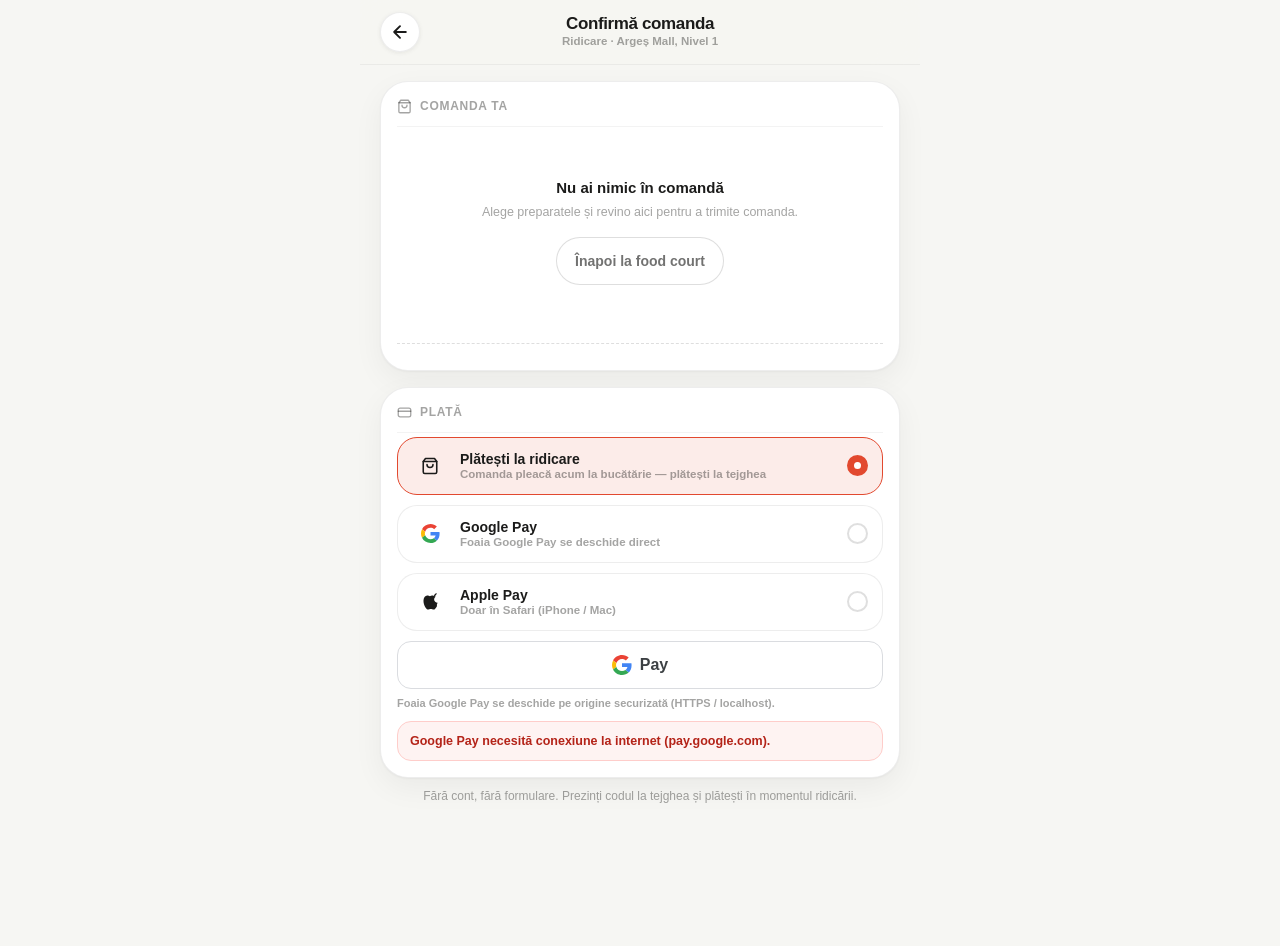
==== commit 8b37e923: "feat(checkout): instant-to-kitchen flow + subtle cart dot, tray & slot picker retired - Black floati" ====
--- a/checkout.html
+++ b/checkout.html
@@ -5,8 +5,8 @@
   <meta name="viewport" content="width=device-width, initial-scale=1, viewport-fit=cover" />
   <meta name="theme-color" content="#F6F6F3" />
   <link rel="icon" href="assets/logo.svg" type="image/svg+xml" />
-  <title>Confirmă rezervarea — Muncho Food Court</title>
-  <link rel="stylesheet" href="css/main.css?v=34" />
+  <title>Confirmă comanda — Muncho Food Court</title>
+  <link rel="stylesheet" href="css/main.css?v=36" />
 </head>
 <body data-page="checkout">
 
@@ -17,7 +17,7 @@
         <svg viewBox="0 0 24 24" width="20" height="20" fill="none" stroke="currentColor" stroke-width="2.3" stroke-linecap="round" stroke-linejoin="round"><path d="M19 12H5M12 19l-7-7 7-7"/></svg>
       </a>
       <div style="text-align:center;flex:1;">
-        <h2 style="font-size:17px;">Confirmă rezervarea</h2>
+        <h2 style="font-size:17px;">Confirmă comanda</h2>
         <p style="font-size:11.5px;color:var(--ink-3);font-weight:700;">Ridicare · Argeș Mall, Nivel 1</p>
       </div>
       <a href="index.html" class="round-btn" style="opacity:0;pointer-events:none;" tabindex="-1" aria-hidden="true">
@@ -30,7 +30,7 @@
     <div id="booking-form">
 
       <!-- 1 · The order -->
-      <section class="page-pad" style="padding-top:16px;" aria-label="Preparatele rezervate">
+      <section class="page-pad" style="padding-top:16px;" aria-label="Preparatele comandate">
         <div class="card">
           <div class="card-head">
             <svg viewBox="0 0 24 24" width="15" height="15" fill="none" stroke="currentColor" stroke-width="2.1" stroke-linecap="round" stroke-linejoin="round"><path d="M6 2 3 6v14a2 2 0 0 0 2 2h14a2 2 0 0 0 2-2V6l-3-4z"/><path d="M3 6h18M16 10a4 4 0 0 1-8 0"/></svg>
@@ -41,9 +41,9 @@
         </div>
       </section>
 
-      <!-- 2 · The booking moment: when will you arrive? -->
-      <section class="page-pad" aria-label="Ora ridicării" style="padding-top:8px;">
-        <div class="slot-card" id="slot-box"></div>
+      <!-- 2 · Instant-to-kitchen note (no hour reservation — the order goes out now) -->
+      <section class="page-pad" aria-label="Trimite la bucătărie" style="padding-top:8px;">
+        <div class="instant-mount" id="instant-box"></div>
       </section>
 
       <!-- 3 · Payment -->
@@ -75,14 +75,14 @@
       </p>
     </div>
 
-    <!-- Post-booking confirmation -->
+    <!-- Post-order confirmation -->
     <div id="booking-success" hidden>
       <section class="page-pad" style="padding-top:12px;">
         <div class="card success-hero">
           <div class="success-badge">
             <svg viewBox="0 0 24 24" width="32" height="32" fill="none" stroke="currentColor" stroke-width="3" stroke-linecap="round" stroke-linejoin="round"><path d="M20 6L9 17l-5-5"/></svg>
           </div>
-          <div class="success-kicker">Rezervare confirmată</div>
+          <div class="success-kicker">Comandă confirmată</div>
           <div class="success-code num" id="final-code">#M-100</div>
           <p class="success-sub">Prezintă codul la casa din <strong>Argeș Mall Food Court</strong></p>
 
@@ -90,7 +90,7 @@
 
           <div class="pickup-pill">
             <svg viewBox="0 0 24 24" width="15" height="15" fill="none" stroke="currentColor" stroke-width="2.2" stroke-linecap="round" stroke-linejoin="round"><circle cx="12" cy="12" r="9"/><path d="M12 7v5l3 2"/></svg>
-            <span id="pickup-slot-label">Ridicare: —</span>
+            <span id="pickup-slot-label">Gata în ~20 min</span>
           </div>
           <p class="countdown num" id="slot-countdown" aria-live="polite"></p>
         </div>
@@ -112,19 +112,19 @@
         </div>
 
         <!-- Status timeline -->
-        <section class="card timeline" aria-label="Stadiul rezervării">
+        <section class="card timeline" aria-label="Cum se pregătește comanda">
           <ol>
             <li class="tl-step done">
               <span class="tl-dot">✓</span>
-              <div class="tl-body"><strong>Rezervare primită</strong><span id="tl-time">—</span></div>
+              <div class="tl-body"><strong>Trimisă la bucătărie</strong><span id="tl-time">—</span></div>
             </li>
             <li class="tl-step now">
               <span class="tl-dot">2</span>
-              <div class="tl-body"><strong>În pregătire</strong><span>Restaurantul primește tichetul tău</span></div>
+              <div class="tl-body"><strong>În pregătire</strong><span>Bucătarul are deja tichetul tău</span></div>
             </li>
             <li class="tl-step">
               <span class="tl-dot">3</span>
-              <div class="tl-body"><strong id="tl-slot">Gata la ridicare</strong><span>Prezinți codul · plătești la casă</span></div>
+              <div class="tl-body"><strong id="tl-slot">Gata de ridicare</strong><span>Prezinți codul · plătești la casă</span></div>
             </li>
           </ol>
         </section>
@@ -139,19 +139,19 @@
 
   <!-- Sticky booking CTA -->
   <div class="checkout-dock" id="checkout-dock">
-    <button type="button" class="btn-primary" id="btn-reserve" data-action="submit-order">Rezervă</button>
+    <button type="button" class="btn-primary" id="btn-reserve" data-action="submit-order">Trimite în bucătărie</button>
   </div>
 
   <div class="toast" id="toast" role="status" aria-live="polite"></div>
 </div>
 
 <script src="js/menu.generated.js?v=3"></script>
-<script src="js/config.js?v=2"></script>
+<script src="js/config.js?v=3"></script>
 <script src="js/data.js?v=4"></script>
 <script src="js/sapori-bridge.js?v=1"></script>
 <script src="js/qrcode.min.js?v=1"></script>
 <script src="js/payment.js?v=4"></script>
 <script src="js/dispatch.js?v=1"></script>
-<script src="js/app.js?v=35"></script>
+<script src="js/app.js?v=36"></script>
 </body>
 </html>
--- a/css/main.css
+++ b/css/main.css
@@ -845,67 +845,6 @@
   -webkit-backdrop-filter: blur(10px);
   backdrop-filter: blur(10px);
 }
-
-/* ============================================================================
-   Floating tray — the "dynamic island" commit bar (instantly visible status)
-   ========================================================================== */
-
-.tray-dock {
-  position: fixed;
-  inset-inline: 0;
-  margin-inline: auto; /* centered without transform — keeps hit-testing stable while children are :active */
-  bottom: calc(var(--tabbar-h) + env(safe-area-inset-bottom, 0px) + 14px);
-  z-index: 45;
-  width: min(calc(100% - 40px), calc(var(--page-max) - 40px));
-  border-radius: var(--r-pill);
-  background: var(--ink);
-  color: #fff;
-  box-shadow: var(--shadow-float);
-  display: flex;
-  align-items: center;
-  justify-content: space-between;
-  gap: 14px;
-  padding: 9px 9px 9px 18px;
-  opacity: 0;
-  pointer-events: none;
-  translate: 0 14px;
-  scale: 0.96;
-  transition: opacity 200ms var(--ease-out), translate 320ms var(--spring-out),
-              scale 320ms var(--spring-out);
-}
-.tray-dock.up {
-  opacity: 1;
-  pointer-events: auto;
-  translate: 0 0;
-  scale: 1;
-}
-
-.tray-meta {
-  min-width: 0;
-  cursor: pointer; /* the tray's left side opens the cart sheet */
-  background: transparent;
-  border-radius: var(--r-pill);
-  padding: 5px 10px 5px 2px;
-  margin-left: -12px;
-  transition: background 160ms ease-out;
-}
-.tray-meta:active { background: rgba(255, 255, 255, 0.1); }
-.tray-count { font-size: 11px; font-weight: 800; letter-spacing: 0.06em; text-transform: uppercase; color: rgba(255,255,255,0.62); }
-.tray-sum { font-size: 16px; font-weight: 800; font-variant-numeric: tabular-nums; }
-.tray-cta {
-  flex: none;
-  height: 46px;
-  padding: 0 18px;
-  border-radius: var(--r-pill);
-  background: var(--accent);
-  color: var(--on-accent);
-  font-size: 14.5px;
-  font-weight: 800;
-  display: inline-flex;
-  align-items: center;
-  gap: 7px;
-}
-.tray-cta:active { background: var(--accent-press); }
 
 /* ============================================================================
    Tab bar — floating capsule material
@@ -951,21 +890,23 @@
   color: var(--ink);
   background: rgba(27, 27, 26, 0.06);
 }
+/* Cart / orders indicator — one subtle dot at the icon's top-right */
 .tab .bub {
   position: absolute;
-  top: 7px;
-  right: calc(50% - 21px);
-  min-width: 17px;
-  height: 17px;
-  padding: 0 4px;
-  border-radius: var(--r-pill);
+  top: 6px;
+  right: calc(50% - 15px);
+  width: 7px;
+  height: 7px;
+  border-radius: 50%;
   background: var(--accent);
-  color: var(--on-accent);
-  font-size: 10px;
-  font-weight: 800;
-  display: grid;
-  place-items: center;
-  border: 2px solid var(--surface);
+  box-shadow: 0 0 0 2.5px var(--surface);
+  font-size: 0;      /* a dot carries meaning, not a number */
+}
+.tab .bub.ping { animation: dot-ping 460ms var(--spring-out); }
+@keyframes dot-ping {
+  0% { transform: scale(0.4); }
+  55% { transform: scale(1.65); }
+  100% { transform: scale(1); }
 }
 .tab .bub[hidden] { display: none; }
 }
@@ -1132,97 +1073,37 @@
 .btn-secondary:active { background: var(--surface-2); }
 
 /* ============================================================================
-   Booking — pickup slot engine (the Airbnb moment)
-   ========================================================================== */
-
-.slot-card {
+   Instant-to-kitchen card (replaces the slot picker)
+   ========================================================================== */
+
+.instant-card {
   background: var(--surface);
   border: 1px solid var(--hairline);
   border-radius: var(--r-lg);
   box-shadow: var(--shadow-card);
-  padding: 16px;
-}
-
-.seg {
+  padding: 14px;
+  display: flex;
+  align-items: flex-start;
+  gap: 12px;
+}
+.instant-badge {
+  flex: none;
+  width: 36px; height: 36px;
+  border-radius: 50%;
+  background: var(--accent-soft);
+  color: var(--accent);
   display: grid;
-  grid-auto-flow: column;
-  grid-auto-columns: 1fr;
-  background: var(--surface-2);
-  border-radius: var(--r-sm);
-  padding: 3px;
-  gap: 3px;
-}
-.seg button {
-  height: 38px;
-  border-radius: 11px;
-  font-size: 13.5px;
-  font-weight: 700;
+  place-items: center;
+}
+.instant-copy { min-width: 0; }
+.instant-copy strong { display: block; font-size: 14px; }
+.instant-copy span {
+  display: block;
+  margin-top: 3px;
+  font-size: 12px;
+  line-height: 1.45;
   color: var(--ink-2);
-  display: inline-flex;
-  align-items: center;
-  justify-content: center;
-  gap: 6px;
-}
-.seg button.on {
-  background: var(--surface);
-  color: var(--ink);
-  box-shadow: 0 1px 4px rgba(27, 27, 26, 0.10);
-}
-
-.slot-title {
-  display: flex;
-  align-items: center;
-  gap: 8px;
-  font-size: 15px;
-  font-weight: 800;
-  margin-bottom: 12px;
-}
-.slot-title svg { color: var(--accent); }
-.slot-title .free { margin-left: auto; font-size: 11px; font-weight: 700; color: var(--green); }
-
-.slot-rail {
-  display: flex;
-  gap: 8px;
-  overflow-x: auto;
-  scrollbar-width: none;
-  margin: 12px 0 2px;
-  padding-bottom: 4px;
-}
-.slot-rail::-webkit-scrollbar { display: none; }
-
-.slot-chip {
-  flex: none;
-  min-width: 64px;
-  height: 52px;
-  border-radius: var(--r-sm);
-  background: var(--surface-2);
-  border: 1.5px solid transparent;
-  display: inline-flex;
-  flex-direction: column;
-  align-items: center;
-  justify-content: center;
-  gap: 1px;
-  transition: border-color 140ms ease-out, background 140ms ease-out;
-}
-.slot-chip .t { font-size: 15px; font-weight: 800; font-variant-numeric: tabular-nums; }
-.slot-chip .d { font-size: 10px; font-weight: 700; color: var(--ink-3); }
-.slot-chip.on {
-  background: var(--accent-soft);
-  border-color: var(--accent);
-}
-.slot-chip.on .t { color: var(--accent); }
-.slot-chip.on .d { color: var(--accent); }
-.slot-chip[aria-pressed="false"]:active { background: rgba(27, 27, 26, 0.07); }
-
-.slot-note {
-  display: flex;
-  align-items: center;
-  gap: 7px;
-  font-size: 12px;
-  color: var(--ink-2);
-  margin-top: 10px;
-}
-.slot-note svg { flex: none; color: var(--green); }
+}
 
 /* ============================================================================
    Payment — option list (radio group)
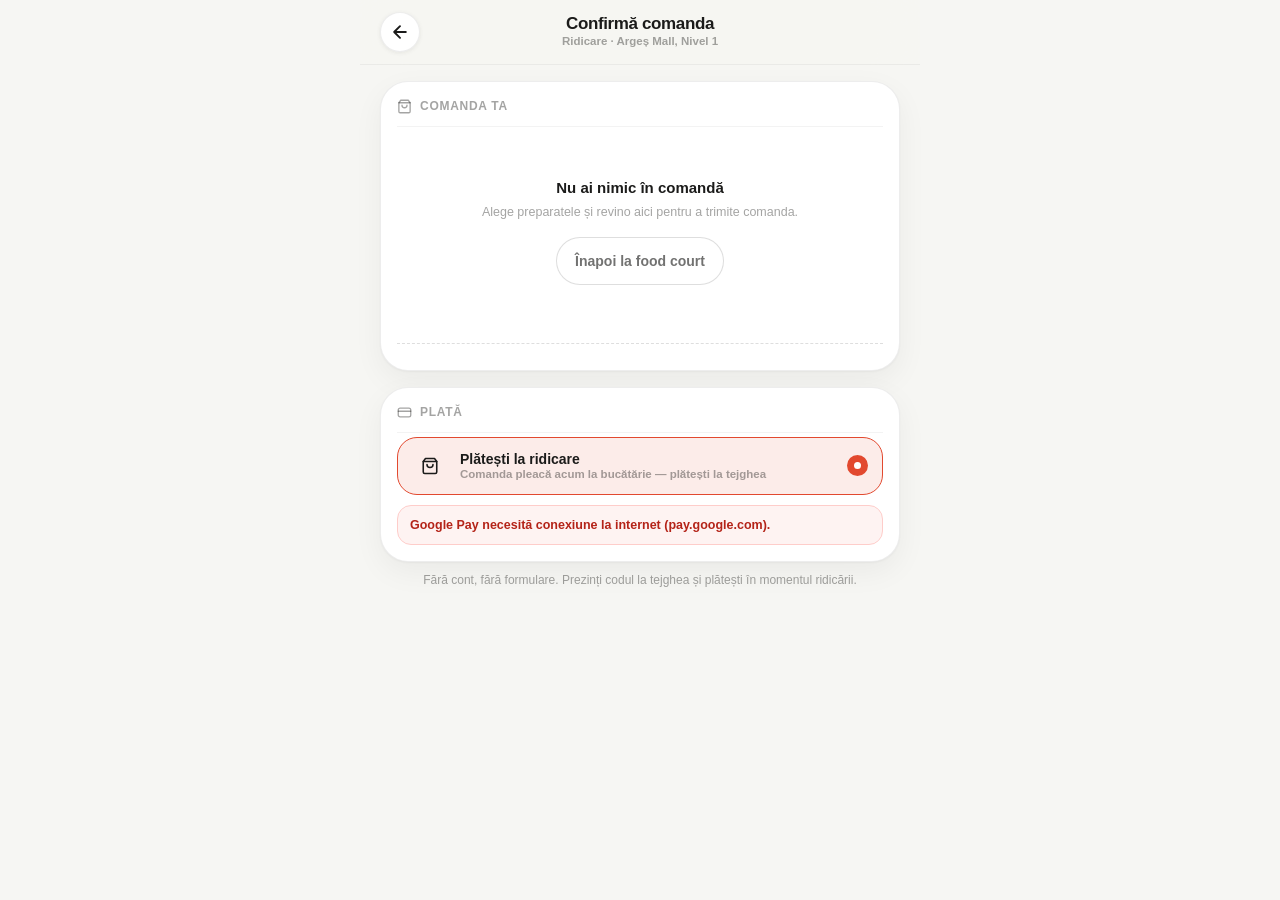
==== commit 09264ee9: "fix(checkout): single wallet buttons, clean Apple icon, API-only kitchen dispatch - Payment menu de-" ====
--- a/checkout.html
+++ b/checkout.html
@@ -6,7 +6,7 @@
   <meta name="theme-color" content="#F6F6F3" />
   <link rel="icon" href="assets/logo.svg" type="image/svg+xml" />
   <title>Confirmă comanda — Muncho Food Court</title>
-  <link rel="stylesheet" href="css/main.css?v=36" />
+  <link rel="stylesheet" href="css/main.css?v=37" />
 </head>
 <body data-page="checkout">
 
@@ -59,11 +59,13 @@
           <!-- Google Pay real sheet mount (TEST) -->
           <div id="gpay-box" style="margin-top:10px;">
             <div id="googlePayMount"></div>
-            <button type="button" id="googlePayFallbackBtn" hidden style="display:flex;align-items:center;justify-content:center;gap:8px;width:100%;height:48px;border-radius:14px;background:#FFFFFF;color:#3C4043;font-size:16px;font-weight:600;border:1px solid #DADCE0;">
-              <svg viewBox="0 0 48 48" width="20" height="20"><path fill="#EA4335" d="M24 9.5c3.54 0 6.71 1.22 9.21 3.6l6.85-6.85C35.9 2.38 30.47 0 24 0 14.62 0 6.51 5.38 2.56 13.22l7.98 6.19C12.43 13.72 17.74 9.5 24 9.5z"/><path fill="#4285F4" d="M46.98 24.55c0-1.57-.15-3.09-.38-4.55H24v9.02h12.94c-.58 2.96-2.26 5.48-4.78 7.18l7.73 6c4.51-4.18 7.09-10.36 7.09-17.65z"/><path fill="#FBBC05" d="M10.53 28.59c-.48-1.45-.76-2.99-.76-4.59s.27-3.14.76-4.59l-7.98-6.19C.92 16.46 0 20.12 0 24c0 3.88.92 7.54 2.56 10.78l7.97-6.19z"/><path fill="#34A853" d="M24 48c6.48 0 11.93-2.13 15.89-5.81l-7.73-6c-2.15 1.45-4.92 2.3-8.16 2.3-6.26 0-11.57-4.22-13.47-9.91l-7.98 6.19C6.51 42.62 14.62 48 24 48z"/></svg>
-              <span>Pay</span>
+          </div>
+
+          <div id="applepay-mount" hidden style="margin-top:10px;">
+            <button type="button" class="applepay-btn" data-action="apple-pay" aria-label="Plătește cu Apple Pay">
+              <svg viewBox="0 0 24 24" width="19" height="19" fill="currentColor" aria-hidden="true"><path d="M12.152 6.896c-.948 0-2.415-1.078-3.96-1.04-2.04.027-3.91 1.183-4.961 3.014-2.117 3.675-.546 9.103 1.519 12.09 1.013 1.454 2.208 3.09 3.792 3.03 1.52-.065 2.09-.987 3.935-.987 1.831 0 2.35.987 3.96.948 1.637-.026 2.676-1.48 3.676-2.948 1.156-1.688 1.636-3.325 1.662-3.415-.039-.013-3.182-1.221-3.22-4.857-.026-3.04 2.48-4.494 2.597-4.559-1.429-2.09-3.623-2.324-4.39-2.376-2-.156-3.675 1.09-4.61 1.1zM15.53 3.83c.843-1.012 1.4-2.427 1.245-3.83-1.207.052-2.662.805-3.532 1.818-.78.896-1.454 2.338-1.273 3.714 1.338.104 2.715-.688 3.559-1.701"/></svg>
+              <span class="ap-word">Pay</span>
             </button>
-            <p style="font-size:11px;color:var(--ink-3);margin-top:6px;font-weight:600;">Foaia Google Pay se deschide pe origine securizată (HTTPS / localhost).</p>
           </div>
 
           <div id="pay-error" class="pay-error" hidden role="alert" style="margin-top:10px;"></div>
@@ -129,9 +131,8 @@
           </ol>
         </section>
 
-        <div style="display:flex;gap:10px;padding:14px 0 0;">
-          <button type="button" class="btn-secondary" style="flex:1;" data-action="whatsapp-ticket">Trimite pe WhatsApp</button>
-          <button type="button" class="btn-primary" style="flex:1.4;height:48px;border-radius:999px;" data-action="go-home">Înapoi la meniu</button>
+        <div style="padding:14px 0 0;">
+          <button type="button" class="btn-primary" style="width:100%;height:48px;border-radius:999px;" data-action="go-home">Înapoi la meniu</button>
         </div>
       </section>
     </div>
@@ -148,10 +149,10 @@
 <script src="js/menu.generated.js?v=3"></script>
 <script src="js/config.js?v=3"></script>
 <script src="js/data.js?v=4"></script>
-<script src="js/sapori-bridge.js?v=1"></script>
+<script src="js/sapori-bridge.js?v=2"></script>
 <script src="js/qrcode.min.js?v=1"></script>
 <script src="js/payment.js?v=4"></script>
 <script src="js/dispatch.js?v=1"></script>
-<script src="js/app.js?v=36"></script>
+<script src="js/app.js?v=38"></script>
 </body>
 </html>
--- a/css/main.css
+++ b/css/main.css
@@ -1111,6 +1111,30 @@
 
 .pay-list { display: flex; flex-direction: column; gap: 10px; }
 
+/* Official-shaped Apple Pay button — black pill, white apple + Pay */
+.applepay-btn {
+  display: flex;
+  align-items: center;
+  justify-content: center;
+  gap: 5px;
+  width: 100%;
+  height: 48px;
+  border-radius: 14px;
+  background: #000;
+  color: #fff;
+  border: none;
+  cursor: pointer;
+}
+.applepay-btn svg { flex: none; margin-top: -2px; }
+.applepay-btn .ap-word {
+  font-size: 17px;
+  font-weight: 500;
+  letter-spacing: -0.2px;
+  /* Pay inside the system font stack keeps the mark close to the official one */
+  font-family: -apple-system, BlinkMacSystemFont, 'SF Pro Text', 'Segoe UI', Roboto, sans-serif;
+}
+.applepay-btn:active { opacity: 0.85; }
+
 .pay-opt {
   display: flex;
   align-items: center;
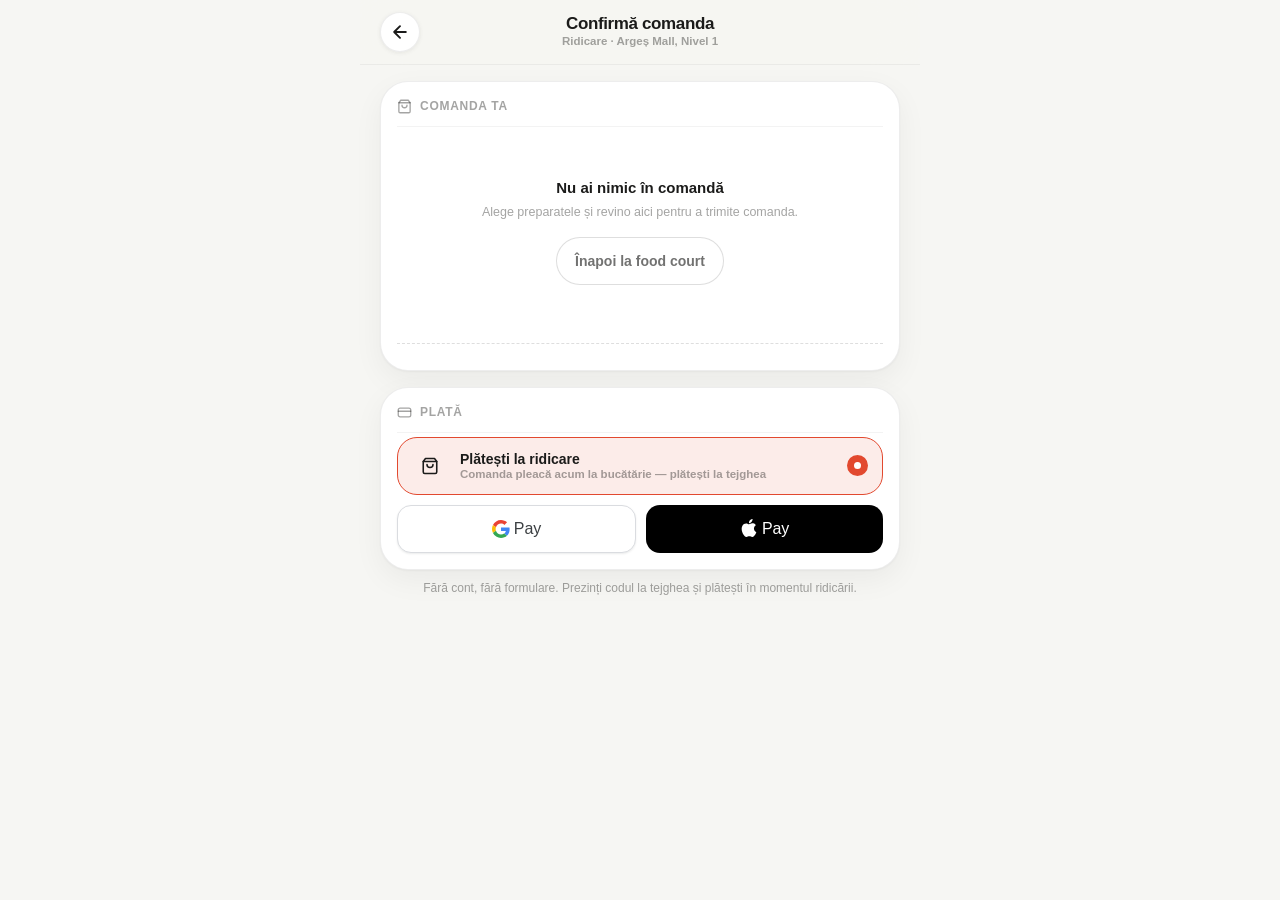
==== commit 342474db: "feat(checkout): both wallet buttons always visible — white G Pay + black Apple Pay - Replaces the sc" ====
--- a/checkout.html
+++ b/checkout.html
@@ -6,7 +6,7 @@
   <meta name="theme-color" content="#F6F6F3" />
   <link rel="icon" href="assets/logo.svg" type="image/svg+xml" />
   <title>Confirmă comanda — Muncho Food Court</title>
-  <link rel="stylesheet" href="css/main.css?v=37" />
+  <link rel="stylesheet" href="css/main.css?v=38" />
 </head>
 <body data-page="checkout">
 
@@ -57,13 +57,15 @@
           <div class="pay-list" id="pay-options" role="radiogroup" aria-label="Alege metoda de plată"></div>
 
           <!-- Google Pay real sheet mount (TEST) -->
-          <div id="gpay-box" style="margin-top:10px;">
-            <div id="googlePayMount"></div>
-          </div>
-
-          <div id="applepay-mount" hidden style="margin-top:10px;">
+          <!-- Wallet buttons — always visible; the real Google Pay sheet
+               opens on tap, Apple Pay explains itself when unavailable -->
+          <div class="wallet-row">
+            <button type="button" class="gpay-btn" data-action="google-pay" aria-label="Plătește cu Google Pay">
+              <svg viewBox="0 0 48 48" width="18" height="18" aria-hidden="true"><path fill="#EA4335" d="M24 9.5c3.54 0 6.71 1.22 9.21 3.6l6.85-6.85C35.9 2.38 30.47 0 24 0 14.62 0 6.51 5.38 2.56 13.22l7.98 6.19C12.43 13.72 17.74 9.5 24 9.5z"/><path fill="#4285F4" d="M46.98 24.55c0-1.57-.15-3.09-.38-4.55H24v9.02h12.94c-.58 2.96-2.26 5.48-4.78 7.18l7.73 6c4.51-4.18 7.09-10.36 7.09-17.65z"/><path fill="#FBBC05" d="M10.53 28.59c-.48-1.45-.76-2.99-.76-4.59s.27-3.14.76-4.59l-7.98-6.19C.92 16.46 0 20.12 0 24c0 3.88.92 7.54 2.56 10.78l7.97-6.19z"/><path fill="#34A853" d="M24 48c6.48 0 11.93-2.13 15.89-5.81l-7.73-6c-2.15 1.45-4.92 2.3-8.16 2.3-6.26 0-11.57-4.22-13.47-9.91l-7.98 6.19C6.51 42.62 14.62 48 24 48z"/></svg>
+              <span class="gp-word">Pay</span>
+            </button>
             <button type="button" class="applepay-btn" data-action="apple-pay" aria-label="Plătește cu Apple Pay">
-              <svg viewBox="0 0 24 24" width="19" height="19" fill="currentColor" aria-hidden="true"><path d="M12.152 6.896c-.948 0-2.415-1.078-3.96-1.04-2.04.027-3.91 1.183-4.961 3.014-2.117 3.675-.546 9.103 1.519 12.09 1.013 1.454 2.208 3.09 3.792 3.03 1.52-.065 2.09-.987 3.935-.987 1.831 0 2.35.987 3.96.948 1.637-.026 2.676-1.48 3.676-2.948 1.156-1.688 1.636-3.325 1.662-3.415-.039-.013-3.182-1.221-3.22-4.857-.026-3.04 2.48-4.494 2.597-4.559-1.429-2.09-3.623-2.324-4.39-2.376-2-.156-3.675 1.09-4.61 1.1zM15.53 3.83c.843-1.012 1.4-2.427 1.245-3.83-1.207.052-2.662.805-3.532 1.818-.78.896-1.454 2.338-1.273 3.714 1.338.104 2.715-.688 3.559-1.701"/></svg>
+              <svg viewBox="0 0 24 24" width="18" height="18" fill="currentColor" aria-hidden="true"><path d="M12.152 6.896c-.948 0-2.415-1.078-3.96-1.04-2.04.027-3.91 1.183-4.961 3.014-2.117 3.675-.546 9.103 1.519 12.09 1.013 1.454 2.208 3.09 3.792 3.03 1.52-.065 2.09-.987 3.935-.987 1.831 0 2.35.987 3.96.948 1.637-.026 2.676-1.48 3.676-2.948 1.156-1.688 1.636-3.325 1.662-3.415-.039-.013-3.182-1.221-3.22-4.857-.026-3.04 2.48-4.494 2.597-4.559-1.429-2.09-3.623-2.324-4.39-2.376-2-.156-3.675 1.09-4.61 1.1zM15.53 3.83c.843-1.012 1.4-2.427 1.245-3.83-1.207.052-2.662.805-3.532 1.818-.78.896-1.454 2.338-1.273 3.714 1.338.104 2.715-.688 3.559-1.701"/></svg>
               <span class="ap-word">Pay</span>
             </button>
           </div>
@@ -147,12 +149,12 @@
 </div>
 
 <script src="js/menu.generated.js?v=3"></script>
-<script src="js/config.js?v=3"></script>
+<script src="js/config.js?v=4"></script>
 <script src="js/data.js?v=4"></script>
 <script src="js/sapori-bridge.js?v=2"></script>
 <script src="js/qrcode.min.js?v=1"></script>
-<script src="js/payment.js?v=4"></script>
+<script src="js/payment.js?v=5"></script>
 <script src="js/dispatch.js?v=1"></script>
-<script src="js/app.js?v=38"></script>
+<script src="js/app.js?v=39"></script>
 </body>
 </html>
--- a/css/main.css
+++ b/css/main.css
@@ -1111,23 +1111,44 @@
 
 .pay-list { display: flex; flex-direction: column; gap: 10px; }
 
-/* Official-shaped Apple Pay button — black pill, white apple + Pay */
-.applepay-btn {
+/* Wallet buttons — official marks, always side by side.
+   Google Pay: white pill with the 4-colour G · Apple Pay: black pill with the
+   white apple. Both 48px, same radius, equal halves of the row. */
+.wallet-row {
+  display: flex;
+  gap: 10px;
+  margin-top: 10px;
+}
+.wallet-row .gpay-btn,
+.wallet-row .applepay-btn {
+  flex: 1;
+  min-width: 0;
   display: flex;
   align-items: center;
   justify-content: center;
-  gap: 5px;
-  width: 100%;
+  gap: 4px;
   height: 48px;
   border-radius: 14px;
+  cursor: pointer;
+}
+.gpay-btn {
+  background: #fff;
+  color: #3C4043;
+  border: 1px solid #DADCE0;
+  box-shadow: 0 1px 2px rgba(60, 64, 67, 0.10);
+}
+.gpay-btn svg { flex: none; }
+.gpay-btn .gp-word { font-size: 16px; font-weight: 500; letter-spacing: 0; }
+.gpay-btn:active { background: #F8F9FA; }
+
+.applepay-btn {
   background: #000;
   color: #fff;
   border: none;
-  cursor: pointer;
 }
 .applepay-btn svg { flex: none; margin-top: -2px; }
 .applepay-btn .ap-word {
-  font-size: 17px;
+  font-size: 16px;
   font-weight: 500;
   letter-spacing: -0.2px;
   /* Pay inside the system font stack keeps the mark close to the official one */
